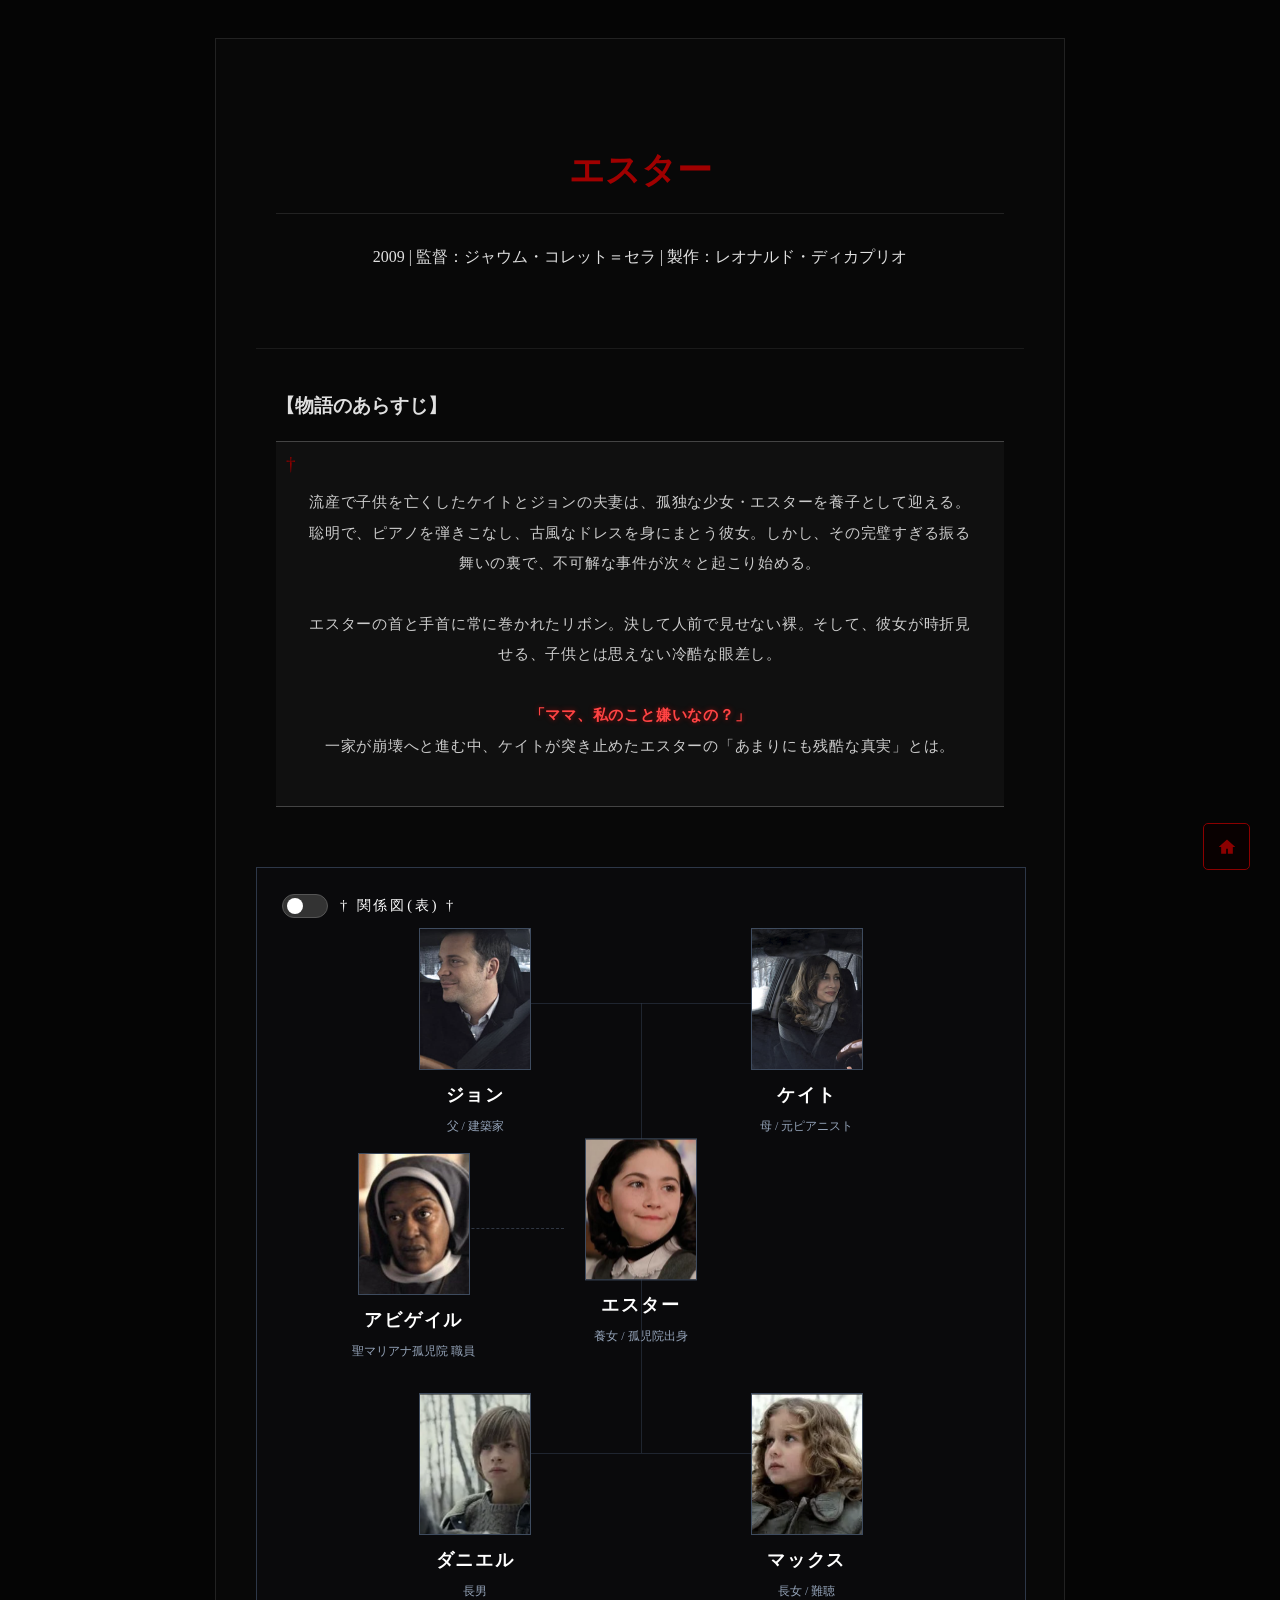
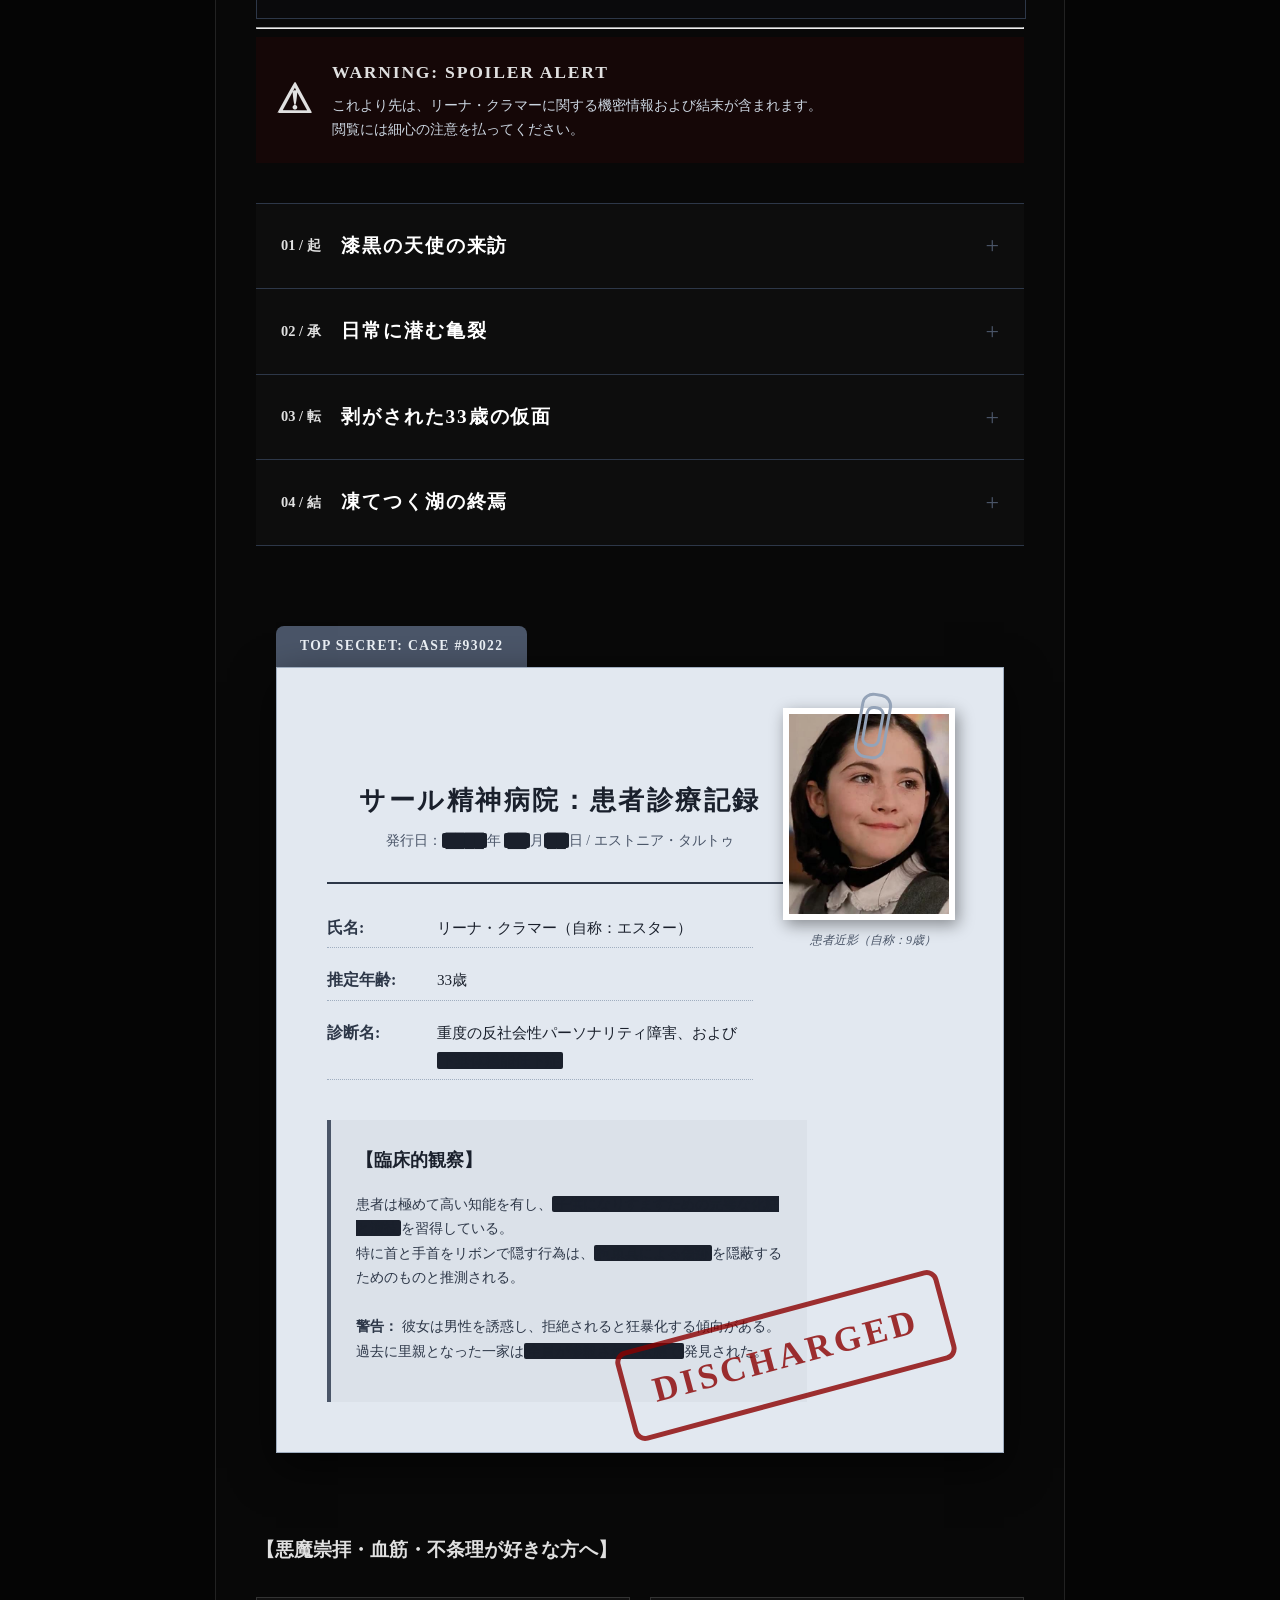
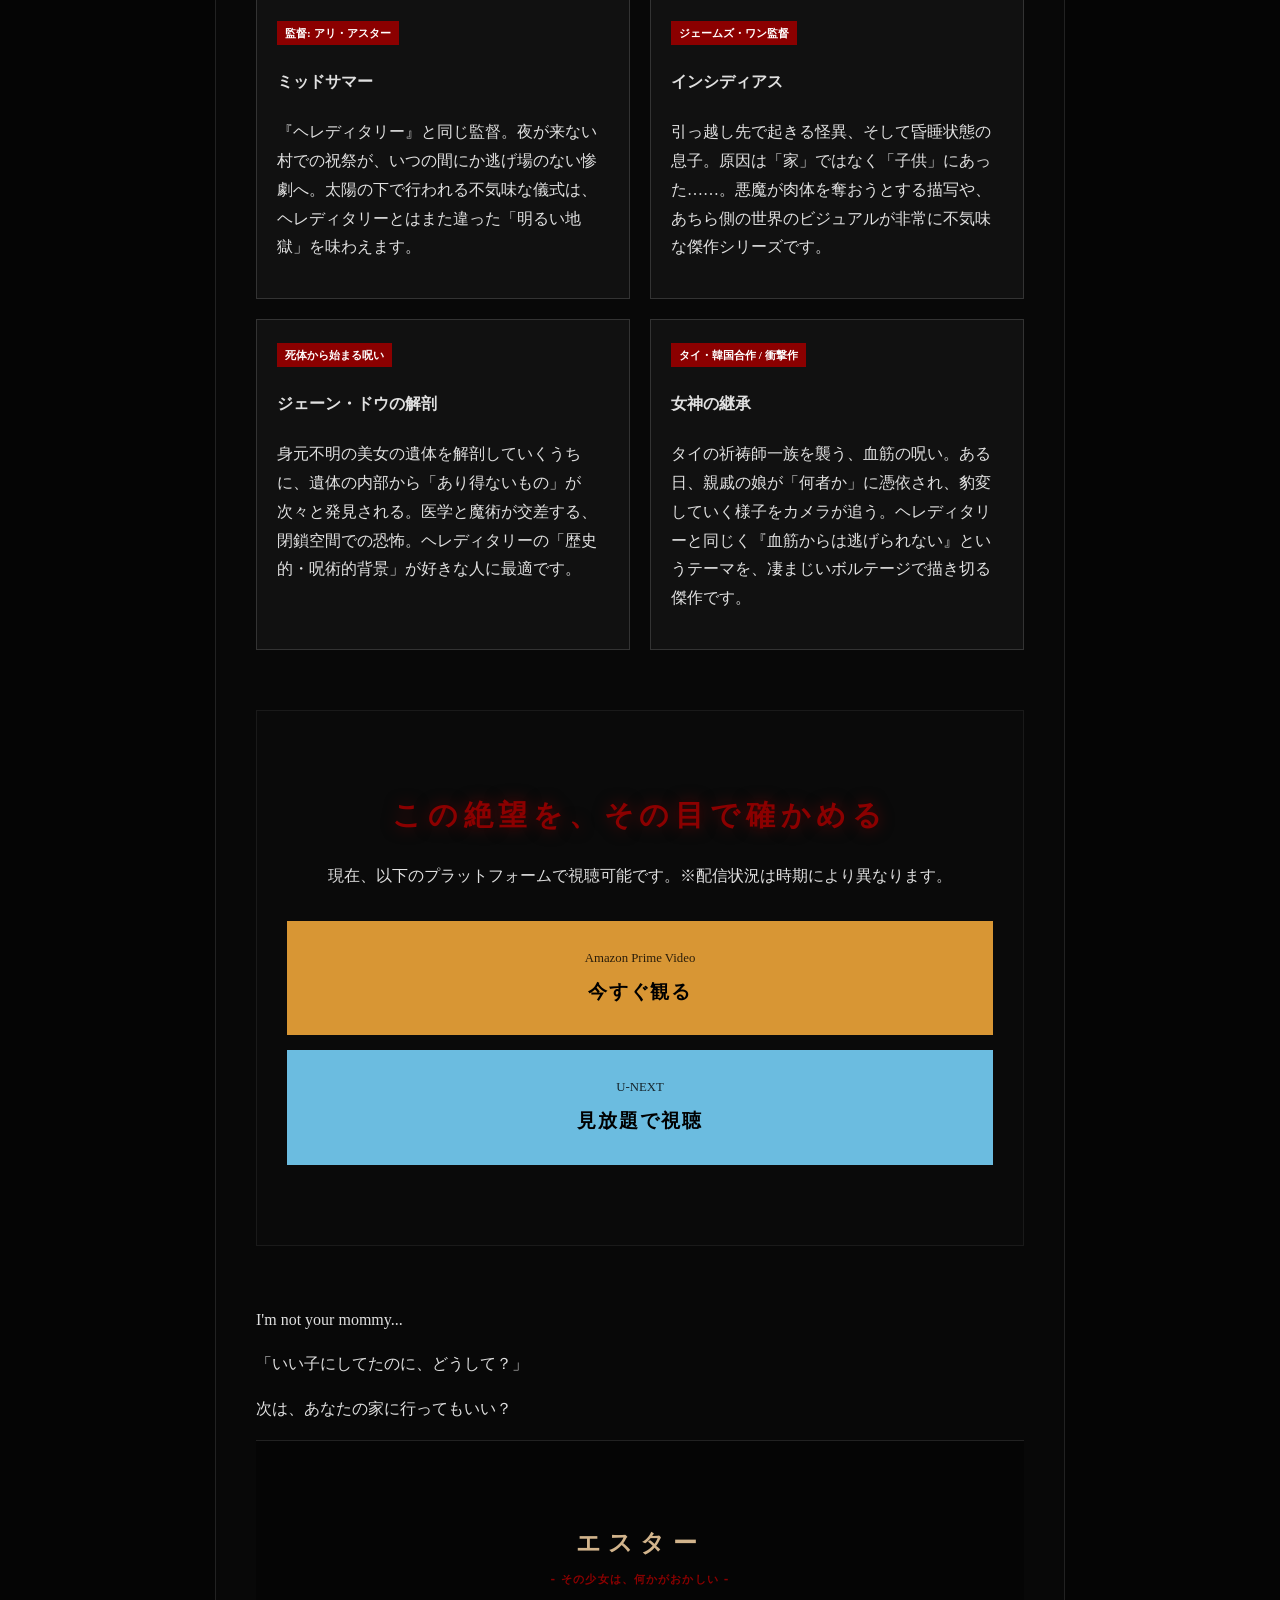
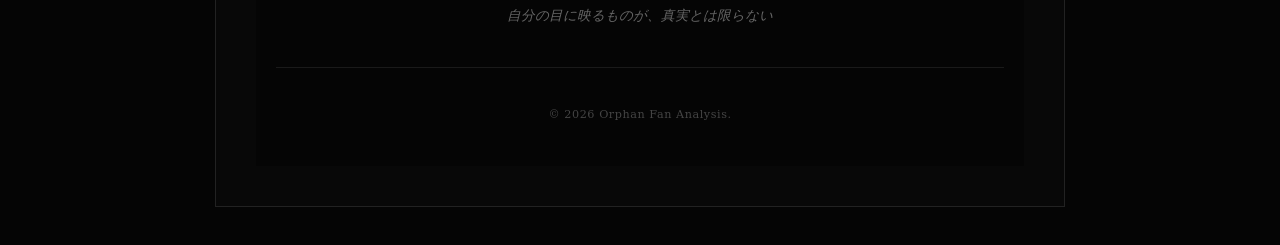
==== Esther/esther.html @ 447bbbea "Add files via upload" ====
<!DOCTYPE html>
<html lang="ja">

<head>
    <meta charset="UTF-8">
    <meta name="viewport" content="width=device-width, initial-scale=1.0">
    <title>エスター | MOVIE ARCHIVE</title>
    <link rel="stylesheet" href="../style.css">
    <link rel="stylesheet" href="../Esther/esther.css">
</head>

<body class="movie-page-body">
    <article class="main-content">


        <header class="movie-header">
            <h1 class="blood-title">エスター</h1>
            <p class="movie-meta">2009 | 監督：ジャウム・コレット＝セラ | 製作：レオナルド・ディカプリオ</p>
        </header>



        <section class="intro-section">
            <h3 class="section-title">【物語のあらすじ】</h3>
            <div class="intro-box">
                <p class="intro-text">
                    流産で子供を亡くしたケイトとジョンの夫妻は、孤独な少女・エスターを養子として迎える。<br>
                    聡明で、ピアノを弾きこなし、古風なドレスを身にまとう彼女。しかし、その完璧すぎる振る舞いの裏で、不可解な事件が次々と起こり始める。<br><br>
                    エスターの首と手首に常に巻かれたリボン。決して人前で見せない裸。そして、彼女が時折見せる、子供とは思えない冷酷な眼差し。<br><br>
                    <strong>「ママ、私のこと嫌いなの？」</strong><br>
                    一家が崩壊へと進む中、ケイトが突き止めたエスターの「あまりにも残酷な真実」とは。
                </p>
            </div>
        </section>




        <div class="esther-tree-wrapper">
            <div class="mode-switcher">
                <label class="switch">
                    <input type="checkbox" id="toggle-mode" onclick="toggleEstherMode()" aria-label="真実を暴くスイッチ"
                        title="モード切り替え">
                    <span class="slider"></span>
                </label>
                <span id="mode-label">† 関係図(表) †</span>
            </div>

            <div class="canvas mode-normal" id="tree-canvas">

                <div class="node esther">
                    <div class="photo-box" id="p-esther"></div>
                    <div class="label-area">
                        <span class="name">エスター</span>
                        <p class="desc">養女 / 孤児院出身</p>
                        <p class="cause-reveal">【正体】33歳の連続殺人犯 リーナ</p>
                    </div>
                </div>

                <div class="node abigail">
                    <div class="photo-box dead-style" id="p-abigail">
                        <div class="x-mark">×</div>
                    </div>
                    <div class="label-area">
                        <span class="name">アビゲイル</span>
                        <p class="desc">聖マリアナ孤児院 職員</p>
                        <p class="cause-reveal">原因：ハンマーで撲殺</p>
                    </div>
                </div>

                <div class="node john">
                    <div class="photo-box dead-style" id="p-john">
                        <div class="x-mark">×</div>
                    </div>
                    <div class="label-area">
                        <span class="name">ジョン</span>
                        <p class="desc">父 / 建築家</p>
                        <p class="cause-reveal">原因：十数箇所を刺殺</p>
                    </div>
                </div>

                <div class="node kate">
                    <div class="photo-box" id="p-kate"></div>
                    <div class="label-area">
                        <span class="name">ケイト</span>
                        <p class="desc">母 / 元ピアニスト</p>
                        <p class="cause-reveal">状態：生存（エスターを撃退）</p>
                    </div>
                </div>

                <div class="node daniel">
                    <div class="photo-box critical-style" id="p-daniel">
                        <div class="critical-overlay"></div>
                    </div>
                    <div class="label-area">
                        <span class="name">ダニエル</span>
                        <p class="desc">長男</p>
                        <p class="cause-reveal">原因：放火・枕による窒息未遂</p>
                    </div>
                </div>

                <div class="node max">
                    <div class="photo-box" id="p-max"></div>
                    <div class="label-area">
                        <span class="name">マックス</span>
                        <p class="desc">長女 / 難聴</p>
                        <p class="cause-reveal">状態：共犯強要による精神的重傷</p>
                    </div>
                </div>

                <div class="lines-layer">
                    <div class="line line-couple"></div>
                    <div class="line line-vertical"></div>
                    <div class="line line-horizontal"></div>
                    <div class="line line-abigail"></div>
                </div>
            </div>
        </div>

        <hr class="divider">





        <section class="story-arc-section">
            <div class="spoiler-alert">
                <div class="alert-icon">⚠</div>
                <div class="alert-text">
                    <strong>WARNING: SPOILER ALERT</strong>
                    <p>これより先は、リーナ・クラマーに関する機密情報および結末が含まれます。<br>閲覧には細心の注意を払ってください。</p>
                </div>
            </div>

            <div class="accordion-container">

                <details class="arc-detail">
                    <summary>
                        <span class="arc-label">01 / 起</span>
                        <span class="arc-subtitle">漆黒の天使の来訪</span>
                        <div class="plus-icon">+</div>
                    </summary>
                    <div class="arc-content">
                        <p>
                            流産で3人目の子供を失い、深い悲しみに暮れるケイトとジョン。二人はその喪失感を埋めるため、地元の孤児院から一人の少女を養子に迎えることにする。<br><br>
                            そこで出会ったのは、他の子供たちとは一線を画す、古風なドレスを着た聡明で礼儀正しい少女<strong>エスター</strong>だった。彼女はロシア出身で、驚くほど高い知性と教養、そして卓越したピアノの才能を持っていた。コールマン家は彼女を「新しい家族」として歓迎し、明るい未来を確信する。
                        </p>
                        <div class="uv-truth">
                            【真実】エスターは最初から、自身の「脆弱性」を隠し、愛情に飢えたジョンを誘惑し、家庭を支配するための完璧なターゲットとしてコールマン家を選別していた。
                        </div>
                    </div>
                </details>

                <details class="arc-detail">
                    <summary>
                        <span class="arc-label">02 / 承</span>
                        <span class="arc-subtitle">日常に潜む亀裂</span>
                        <div class="plus-icon">+</div>
                    </summary>
                    <div class="arc-content">
                        <p>
                            生活を共にするにつれ、エスターの周囲で不可解な「事故」が頻発し始める。学校で彼女を揶揄した同級生が遊具から転落して重傷を負い、エスターを不審に思い忠告しに来たシスター・アビゲイルは、帰り道で何者かに襲撃され命を落とす。<br><br>
                            母ケイトはエスターの冷酷な本性を直感するが、夫ジョンはエスターの巧みな演技に騙され、逆にケイトが「精神的に不安定だ」と疑うようになる。一家の絆は、エスターの計算高い離間工作によって内側から崩壊していく。
                        </p>
                        <div class="uv-truth">
                            エスターはシスター・アビゲイルをハンマーで惨殺。兄ダニエルを恐怖で支配し、難聴の妹マックスを共犯に仕立て上げることで、周囲の口を封じていった。
                        </div>
                    </div>
                </details>

                <details class="arc-detail">
                    <summary>
                        <span class="arc-label">03 / 転</span>
                        <span class="arc-subtitle">剥がされた33歳の仮面</span>
                        <div class="plus-icon">+</div>
                    </summary>
                    <div class="arc-content">
                        <p>
                            エスターの異常性を確信したケイトは、彼女が以前いたとされるエストニアの「サール精神病院」へ連絡を取る。そこで突きつけられたのは、想像を絶する衝撃の事実だった。<br><br>
                            彼女の正体は「エスター」という名の9歳の少女ではなく、<strong>リーナ・クラマーという33歳の女性</strong>。彼女は「下垂体機能低下症」という稀な病気により、身体の成長が子供のまま止まっていたのだ。彼女は過去にも同様の手口で複数の家庭に入り込み、男を誘惑し、拒絶されるとその家族を皆殺しにしてきた連続殺人犯だった。
                        </p>
                        <div class="uv-truth">
                            【変貌】ケイトが真実を知った頃、家ではリーナが化粧を落とし、首と手首を拘束していた「リボン」を解き放つ。子供のフリをやめた殺人鬼の牙が剥かれる。
                        </div>
                    </div>
                </details>

                <details class="arc-detail">
                    <summary>
                        <span class="arc-label">04 / 結</span>
                        <span class="arc-subtitle">凍てつく湖の終焉</span>
                        <div class="plus-icon">+</div>
                    </summary>
                    <div class="arc-content">
                        <p>
                            正体を知られたリーナは暴走。夫ジョンを惨殺し、子供たちの命をも狙う。駆けつけたケイトは、血に染まった家の中でリーナとの死闘を繰り広げる。戦いの舞台は、家の裏にある凍てついた湖の上へと移る。<br><br>
                            割れた氷から冷たい水の中へ落ちる二人。リーナは最後まで子供の声を装い「ママ、助けて！」と懇願するが、ケイトはその偽りの顔を蹴り飛ばし、冷徹に言い放つ。「私はあなたのママじゃない」。リーナは暗く深い湖の底へと沈んでいった。
                        </p>
                        <div class="uv-truth">
                            【終焉】氷の下へ沈むリーナ・クラマー。残された家族は深い傷を負いながらも、最悪の悪夢から解放された。
                        </div>
                    </div>
                </details>

            </div>
        </section>













        <section class="medical-record-section">
            <div class="folder-tab">TOP SECRET: CASE #93022</div>
            <div class="record-paper">

                <div class="photo-clip-area">
                    <div class="paper-clip"></div>
                    <div class="photo-frame" id="esther-photo">
                        <div class="photo-overlay"></div>
                    </div>
                    <p class="photo-caption">患者近影（自称：9歳）</p>
                </div>

                <header class="record-header">
                    <h3>サール精神病院：患者診療記録</h3>
                    <p>発行日：<span class="redaction">████</span>年 <span class="redaction">██</span>月<span
                            class="redaction">██</span>日 / エストニア・タルトゥ</p>
                </header>

                <div class="record-body">
                    <div class="record-row">
                        <span class="label">氏名:</span>
                        <span class="value">リーナ・クラマー（自称：エスター）</span>
                    </div>
                    <div class="record-row">
                        <span class="label">推定年齢:</span>
                        <span class="value">33歳</span>
                    </div>
                    <div class="record-row">
                        <span class="label">診断名:</span>
                        <span class="value">重度の反社会性パーソナリティ障害、および<span class="redaction">下垂体機能低下症</span></span>
                    </div>

                    <div class="observation-box">
                        <h4>【臨床的観察】</h4>
                        <p>
                            患者は極めて高い知能を有し、<span class="redaction">子供になりすますための完璧な化粧と演技</span>を習得している。<br>
                            特に首と手首をリボンで隠す行為は、<span class="redaction">拘束具による傷跡</span>を隠蔽するためのものと推測される。<br><br>
                            <strong>警告：</strong> 彼女は男性を誘惑し、拒絶されると狂暴化する傾向がある。過去に里親となった一家は<span
                                class="redaction">全員が惨殺された状態で</span>発見された。
                        </p>
                    </div>
                </div>

                <div class="stamp-blood">DISCHARGED</div>
            </div>
        </section>





        <section class="recommend-section">
            <h3 class="section-title">【悪魔崇拝・血筋・不条理が好きな方へ】</h3>
            <div class="recommend-grid">
        
                <div class="recommend-card">
                    <div class="card-badge">監督: アリ・アスター</div>
                    <h4>ミッドサマー</h4>
                    <p>『ヘレディタリー』と同じ監督。夜が来ない村での祝祭が、いつの間にか逃げ場のない惨劇へ。太陽の下で行われる不気味な儀式は、ヘレディタリーとはまた違った「明るい地獄」を味わえます。</p>
                </div>
        
                <div class="recommend-card">
                    <div class="card-badge">ジェームズ・ワン監督</div>
                    <h4>インシディアス</h4>
                    <p>引っ越し先で起きる怪異、そして昏睡状態の息子。原因は「家」ではなく「子供」にあった……。悪魔が肉体を奪おうとする描写や、あちら側の世界のビジュアルが非常に不気味な傑作シリーズです。
                    </p>
                </div>
        
                <div class="recommend-card">
                    <div class="card-badge">死体から始まる呪い</div>
                    <h4>ジェーン・ドウの解剖</h4>
                    <p>身元不明の美女の遺体を解剖していくうちに、遺体の内部から「あり得ないもの」が次々と発見される。医学と魔術が交差する、閉鎖空間での恐怖。ヘレディタリーの「歴史的・呪術的背景」が好きな人に最適です。
                    </p>
                </div>
        
                <div class="recommend-card">
                    <div class="card-badge">タイ・韓国合作 / 衝撃作</div>
                    <h4>女神の継承</h4>
                    <p>タイの祈祷師一族を襲う、血筋の呪い。ある日、親戚の娘が「何者か」に憑依され、豹変していく様子をカメラが追う。ヘレディタリーと同じく『血筋からは逃げられない』というテーマを、凄まじいボルテージで描き切る傑作です。
                    </p>
                </div>
        
            </div>
        </section>





        <section class="streaming-info">
            <div class="streaming-container">
                <h3 class="info-title">この絶望を、その目で確かめる</h3>
                <p class="info-text">現在、以下のプラットフォームで視聴可能です。※配信状況は時期により異なります。</p>

                <div class="stream-buttons">
                    <a href="https://www.primevideo.com/-/ja/detail/0N0G0FP1QC6EGQZJ20GF7HZWKA/ref=atv_dp_share_cu_r"
                        target="_blank" rel="noopener" class="stream-btn amzn">
                        <span class="btn-label">Amazon Prime Video</span>
                        <span class="btn-action">今すぐ観る</span>
                    </a>

                    <a href="https://video-share.unext.jp/video/title/SID0039705?utm_source=copy&utm_medium=social&utm_campaign=nonad-sns"
                        target="_blank" rel="noopener" class="stream-btn unext">
                        <span class="btn-label">U-NEXT</span>
                        <span class="btn-action">見放題で視聴</span>
                    </a>
                </div>
            </div>
        </section>




        <section class="final-warning">
            <div class="blood-splatter"></div>
            <div class="handwritten-message">
                <p class="scrawl">I'm not your mommy...</p>
                <p class="scrawl-jp">「いい子にしてたのに、どうして？」</p>
            </div>
            <div class="eye-contact-area">
                <div class="esther-stare"></div>
                <p class="closing-text">次は、あなたの家に行ってもいい？</p>
            </div>
        </section>




        <footer class="site-footer">
            <div class="footer-container">
                <div class="footer-brand">
                    <h2 class="footer-logo">エスター<span>- その少女は、何かがおかしい -</span></h2>
                    <p class="footer-message">
                        自分の目に映るものが、真実とは限らない
                    </p>
                </div>

                <nav class="footer-nav">
                </nav>

                <div class="footer-bottom">
                    <p class="copyright">&copy; 2026 Orphan Fan Analysis. </p>
                </div>
            </div>

            <a href="../index.html" class="back-to-top" title="ツリーハウスへ戻る">
                <svg viewBox="0 0 24 24">
                    <path fill="currentColor" d="M12 3L2 12h3v8h6v-6h2v6h6v-8h3L12 3z" />
                </svg>
            </a>
        </footer>



        </div>
        </section>
    </article>

    <script src="../Esther/esther.js"></script>
</body>

</html>
---- style.css ----
/* ============================================================
   1. 基本設定 (GLOBAL SETTINGS)
   ============================================================ */
body {
    background-color: #050505;
    color: #e0e0e0;
    font-family: "Hiragino Mincho ProN", "MS Mincho", serif;
    margin: 0;
    line-height: 1.8;
}

/* ヘッダー全体のレイアウト */
header {
    text-align: center;
    padding: 60px 20px;
    border-bottom: 1px solid #1a1a1a;
}

.top-header {
    text-align: center;
    padding: 80px 20px 50px;
    background-color: #000;
}

/* メインタイトルと赤いサブタイトル */
.main-title {
    color: #e0e0e0;
    font-family: 'serif';
    font-size: 2.5rem;
    letter-spacing: 0.1em;
    margin: 0;
}

.main-title span {
    display: block;
    font-size: 0.9rem;
    color: #8b0000;
    /* 血の赤 */
    margin-top: 15px;
    letter-spacing: 0.3em;
    font-weight: normal;
}

/* 導入文の装飾枠（左右の線） */
.intro-text-wrapper {
    max-width: 600px;
    margin: 40px auto 0;
    border-left: 1px solid #333;
    border-right: 1px solid #333;
    padding: 0 20px;
}

.intro-text-wrapper p {
    color: #999;
    font-size: 0.9rem;
    line-height: 2;
    text-align: justify;
}

.intro-text-wrapper strong {
    color: #d2b48c;
    /* 羊皮紙の色 */
}

/* じわじわ点滅するアニメーション設定 */
.intro-text-wrapper span {
    display: block;
    margin-top: 20px;
    font-size: 0.8rem;
    color: #666;
    animation: fadeInOut 3s infinite;
}

@keyframes fadeInOut {

    0%,
    100% {
        opacity: 0.3;
    }

    50% {
        opacity: 1;
    }
}







/* ロゴ・サブタイトル */
.site-logo {
    font-size: 3rem;
    letter-spacing: 0.6em;
    color: #8b4513;
    margin: 0;
}

.site-sub {
    font-size: 0.8rem;
    color: #555;
    letter-spacing: 0.2em;
}


/* ============================================================
   2. 映画カード配置 (LAYOUT)
   ============================================================ */
.container {
    padding: 60px 20px;
    width: 100%;
    box-sizing: border-box;
}

/* カードを横に並べる親要素の指定 */
.movie-archive-list {
    display: flex !important;
    flex-direction: row !important;
    flex-wrap: nowrap !important;
    justify-content: center;
    gap: 40px;
    width: 100%;
    margin: 0 auto;
    padding: 20px;
}


/* ============================================================
   3. カード個別のデザイン (CARD DESIGN)
   ============================================================ */
.movie-card {
    flex: 0 0 320px;
    width: 320px;
    min-height: 450px;
    background: #0a0a0a;
    border: 1px solid #222;
    position: relative;
    display: block;
    /* aタグとして全体をクリック可能に */
    text-decoration: none;
    color: inherit;
    /* transitionを整理：変化のタイミングをプロっぽく */
    transition: transform 0.4s cubic-bezier(0.25, 0.8, 0.25, 1),
        border-color 0.3s ease,
        box-shadow 0.3s ease;
    overflow: hidden;
    /* 画像の角丸をはみ出させない */
    border-radius: 8px;
}

.movie-card img {
    width: 100%;
    height: auto;
    object-fit: cover;
    object-position: center;
    border-radius: 8px 8px 0 0;
    background-color: #2a2a2a;
    display: block;
    /* 画像もホバー時に動くように準備 */
    transition: transform 0.5s ease, filter 0.5s ease;
}

/* --- カードにマウスを乗せた時の動き（共通） --- */
.movie-card:hover {
    transform: translateY(-12px);
    /* 少し大胆に浮かせる */
    border-color: #444;
    /* 共通のホバー色は少し明るく */
}

/* 画像ズーム演出 */
.movie-card:hover img {
    transform: scale(1.08);
    /* 画像がジワッと寄る */
    filter: brightness(1.2);
    /* 少し発光させる */
}

/* --- 【追加】映画ごとの光（グロー）演出 --- */
/* ヘレディタリー用 */
.movie-card.hereditary:hover {
    border-color: #8b4513;
    /* 劇中のオレンジがかった茶色 */
    box-shadow: 0 15px 35px rgba(139, 69, 19, 0.4);
}

/* 女神の継承用 */
.movie-card.medium:hover {
    border-color: #2e8b57;
    /* 湿った森の緑 */
    box-shadow: 0 15px 35px rgba(46, 139, 87, 0.4);
}


/* ============================================================
   3. カード個別のデザイン (CARD DESIGN)
   ============================================================ */
.movie-card {
    flex: 0 0 320px;
    width: 320px;
    min-height: 450px;
    background: #0a0a0a;
    border: 1px solid #222;
    position: relative;
    display: block;
    /* aタグとして全体をクリック可能に */
    text-decoration: none;
    color: inherit;
    transition: transform 0.4s cubic-bezier(0.25, 0.8, 0.25, 1),
        border-color 0.3s ease,
        box-shadow 0.3s ease;
    overflow: hidden;
    border-radius: 8px;
}

.movie-card img {
    width: 100%;
    height: auto;
    object-fit: cover;
    object-position: center;
    border-radius: 8px 8px 0 0;
    background-color: #2a2a2a;
    display: block;
    transition: transform 0.5s ease, filter 0.5s ease;
}

/* --- カードにマウスを乗せた時の動き（共通） --- */
.movie-card:hover {
    transform: translateY(-12px);
    border-color: #444;
}

.movie-card:hover img {
    transform: scale(1.08);
    filter: brightness(1.2);
}

/* --- 【追加】映画ごとの個別演出 --- */

/* ヘレディタリー */
.movie-card.hereditary:hover {
    border-color: #8b4513;
    box-shadow: 0 15px 35px rgba(139, 69, 19, 0.4);
}

.movie-card.hereditary .genre {
    display: block;
    font-size: 0.75rem;
    color: #8b4513;
    /* 基本の茶色 */
    letter-spacing: 0.25em;
    margin-top: 15px;
    margin-bottom: 5px;
}

/* 女神の継承 */
.movie-card.medium:hover {
    border-color: #2e8b57;
    box-shadow: 0 15px 35px rgba(46, 139, 87, 0.4);
}

.movie-card.medium .genre {
    color: #2e8b57 !important;
    /* 強制的に緑にする */
}

/* エスター */
.movie-card.orphan:hover {
    border-color: #1e3a5f;
    box-shadow: 0 15px 35px rgba(30, 58, 95, 0.5);
}

.movie-card.orphan .genre {
    color: #4682b4 !important;
    /* 強制的に青にする */
}

/* --- パーツのデザイン --- */

.card-inner {
    width: 100%;
    text-align: center;
    word-wrap: break-word;
    padding-bottom: 20px;
}

.card-title {
    font-size: 1.8rem;
    letter-spacing: 0.15em;
    margin: 20px 0 10px 0;
    line-height: 1.2;
    transition: color 0.3s ease;
}

.movie-card:hover .card-title {
    color: #fff;
}

.genre {
    display: block;
    font-size: 0.75rem;
    color: #8b4513;
    /* 基本の茶色 */
    letter-spacing: 0.25em;
    margin-top: 15px;
    margin-bottom: 5px;
}

.card-tagline {
    font-size: 0.9rem;
    color: #666;
    margin-bottom: 20px;
    padding: 0 15px;
}

.click-info {
    font-size: 0.7rem;
    border-top: 1px solid #222;
    padding-top: 15px;
    width: 70%;
    margin: 0 auto;
    color: #444;
    transition: all 0.3s ease;
}

.movie-card:hover .click-info {
    color: #aaa;
    border-top-color: #444;
}

/* ナビゲーションボタン */
.nav-btn:hover {
    background: rgba(139, 0, 0, 0.5);
    color: white;
    border-color: #8b0000;
}




/* --- 機密事項カード専用：ノイズとバグの演出 --- */

/* 1. カード全体の雰囲気を「遮断」された感じに */
.movie-card.classified {
    cursor: not-allowed;
    /* 禁止マークのカーソル */
    background: #050505;
}

/* 2. 画像の上に「砂嵐」をのせる */
.movie-card.classified .image-container {
    position: relative;
    overflow: hidden;
}

.glitch-overlay {
    position: absolute;
    top: 0;
    left: 0;
    width: 100%;
    height: 100%;
    background: url('https://upload.wikimedia.org/wikipedia/commons/7/76/1k_Phase_Noise.png');
    /* 砂嵐画像 */
    opacity: 0.15;
    z-index: 2;
    pointer-events: none;
    animation: noise-anim 0.2s infinite;
    /* 高速で動かす */
}

/* 3. 砂嵐のアニメーション */
@keyframes noise-anim {
    0% {
        transform: translate(0, 0);
    }

    10% {
        transform: translate(-5%, -5%);
    }

    30% {
        transform: translate(5%, 5%);
    }

    50% {
        transform: translate(-10%, 0);
    }

    70% {
        transform: translate(10%, 5%);
    }

    100% {
        transform: translate(0, 0);
    }
}

/* 4. ホバー時の「警告」演出 */
.movie-card.classified:hover {
    border-color: #ff0000;
    /* 赤い警告色 */
    box-shadow: 0 0 25px rgba(255, 0, 0, 0.4);
}

.movie-card.classified:hover .card-title {
    color: #ff0000;
    text-shadow: 2px 2px 0px #000, -1px -1px 5px #f00;
    /* 文字がバグったような影 */
}

.movie-card.classified:hover .glitch-overlay {
    opacity: 0.4;
    /* ホバーすると砂嵐が激しくなる */
}

/* 5. ジャンルタグも特別仕様に */
.movie-card.classified .genre {
    color: #ff0000 !important;
    font-weight: bold;
}



/* 全体のオーバーレイ（背景の黒い膜） */
.main {
    display: none;
    /* 初期状態は非表示 */
    position: fixed;
    /* 画面に固定 */
    z-index: 999;
    /* 最前面に表示 */
    top: 0;
    left: 0;
    width: 100%;
    height: 100%;
    background: rgba(0, 0, 0, 0.98);
    /* ほぼ真っ黒な背景 */
    overflow-y: auto;
    /* 中身が長い場合にスクロール可能にする */
}

.main-content {
    background: #080808;
    margin: 3% auto;
    padding: 40px;
    width: 95%;
    max-width: 850px;
    border: 1px solid #222;
    position: relative;
    box-sizing: border-box;
}

/* 閉じるボタン (右上) */
.close-btn {
    position: absolute;
    right: 30px;
    top: 20px;
    font-size: 1rem;
    color: #555;
    cursor: pointer;
    letter-spacing: 0.1em;
}

.close-btn:hover {
    color: #fff;
}

/* モーダル内の血筋をイメージした赤タイトル */
.blood-title {
    color: #a00000;
    font-size: 2.2rem;
    border-bottom: 1px solid #222;
    padding-bottom: 10px;
    margin-top: 0;
}

/* イントロダクション・セクションのレイアウト */
.intro-section {
    max-width: 800px;
    margin: 40px auto 60px;
    padding: 0 20px;
}

/* 導入文を囲む装飾ボックス */
.intro-box {
    background: rgba(20, 20, 20, 0.7);
    border-top: 1px solid #444;
    border-bottom: 1px solid #444;
    padding: 30px;
    position: relative;
}

/* ボックス左上の十字架「†」装飾 */
.intro-box::before {
    content: '†';
    position: absolute;
    top: 5px;
    left: 10px;
    color: #8b0000;
    font-size: 1.2rem;
}

/* 導入文のテキストスタイル */
.intro-text {
    color: #ccc;
    line-height: 2;
    text-align: center;
    font-size: 0.95rem;
    letter-spacing: 0.05em;
}

/* 強調テキスト（発光する赤） */
.intro-text strong {
    color: #ff4444;
    text-shadow: 0 0 5px rgba(255, 0, 0, 0.5);
}




/*==============スマホ用==============*/

/* ============================================================
   4. レスポンシブ対応 (MOBILE OPTIMIZATION)
   ============================================================ */

@media (max-width: 850px) {

    /* 1. 全体コンテナの余白調整 */
    .container {
        padding: 30px 10px;
    }

    /* 2. カードを「縦」に並べる */
    .movie-archive-list {
        flex-direction: column !important;
        /* 縦並び強制 */
        flex-wrap: wrap !important;
        /* 折り返し許可 */
        align-items: center;
        /* 中央寄せ */
        gap: 30px;
        /* カード同士の間隔 */
        padding: 10px;
    }

    /* 3. カードの幅をスマホ画面にフィットさせる */
    .movie-card {
        flex: 0 1 auto;
        width: 100%;
        max-width: 340px;

        /* 【修正】auto の代わりに 'initial' または '0' を検討しますが、
               コンテンツに応じて伸縮させるには 'min-height: 0' が最も安全です */
        min-height: 0;
        height: auto;
        /* これで中身の高さに自動で合わせます */

        margin: 0 auto;
    }

    /* 4. ヘッダー周りの調整 */
    .main-title {
        font-size: 1.8rem;
        /* タイトルを少し小さく */
    }

    .main-title span {
        display: block;
        /* サブタイトルを改行 */
        font-size: 0.7rem;
        margin-top: 5px;
    }

    .intro-text-wrapper p {
        font-size: 0.85rem;
        /* 文章を読みやすいサイズに */
        line-height: 1.6;
    }

    /* 5. スマホは「ホバー」がないので、最初から少し明るくしておく */
    .click-info {
        color: #888;
        border-top-color: #333;
    }

    .movie-card img {
        filter: brightness(1.1);
        /* 最初から少し見やすく */
    }
}
---- Esther/esther.css ----
/*=============================
         エスター
=============================*/

/* エスターカード：冷淡なブルーグレーと深みのある黒 */
#card-orphan {
    background: linear-gradient(135deg, #0d1117 0%, #1a1c23 100%);
    border: 1px solid #2d3748;
}

#card-orphan .genre {
    color: #a0aec0;
    /* 無機質なグレー */
}

#card-orphan .card-title span {
    color: #f8fafc;
    text-shadow: 0 0 8px rgba(255, 255, 255, 0.2);
}

/* モーダルヘッダー：クラシックで冷たい印象 */
.orphan-style {
    background: #0a0a0a;
    border-bottom: 2px solid #2d3748;
    padding: 30px;
    text-align: center;
}

.orphan-style .modal-blood-title {
    color: #ffffff;
    letter-spacing: 0.4em;
    font-weight: 300;
}

/*エスター家系図*/
/* 全体コンテナ：一画面サイズ */
/* --- エスター家系図コンテナ（一画面完結版） --- */
.esther-tree-wrapper {
    width: 100%;
    height: 750px;
    background: #0a0a0c;
    position: relative;
    border: 1px solid #2d3748;
    overflow: hidden;
    color: #fff;
    font-family: "MS P明朝", "MS PMincho", "Sawarabi Mincho", serif;
}

/* --- モード切替スイッチ --- */
.mode-switcher {
    position: absolute;
    top: 25px;
    left: 25px;
    z-index: 100;
    display: flex;
    align-items: center;
    gap: 12px;
}

.switch {
    position: relative;
    display: inline-block;
    width: 46px;
    height: 24px;
}

.switch input {
    opacity: 0;
    width: 0;
    height: 0;
}

.slider {
    position: absolute;
    cursor: pointer;
    top: 0;
    left: 0;
    right: 0;
    bottom: 0;
    background-color: #333;
    transition: .4s;
    border-radius: 24px;
    border: 1px solid #555;
}

.slider:before {
    position: absolute;
    content: "";
    height: 16px;
    width: 16px;
    left: 4px;
    bottom: 3px;
    background-color: white;
    transition: .4s;
    border-radius: 50%;
}

input:checked+.slider {
    background-color: #8b0000;
    border-color: #ff0000;
}

input:checked+.slider:before {
    transform: translateX(22px);
}

#mode-label {
    font-size: 0.9rem;
    letter-spacing: 0.2em;
    transition: color 0.3s;
}

/* --- 人物ノードの基本設定 --- */
.node {
    position: absolute;
    width: 160px;
    text-align: center;
    transition: all 0.6s cubic-bezier(0.23, 1, 0.32, 1);
    z-index: 10;
}

.photo-box {
    width: 110px;
    height: 140px;
    background: #1a1a1a;
    border: 1px solid #3e4b5e;
    margin: 0 auto;
    position: relative;
    background-size: cover;
    background-position: center;
    transition: all 0.5s ease;
}

.label-area {
    margin-top: 10px;
}

.name {
    display: block;
    font-size: 1.1rem;
    font-weight: bold;
    letter-spacing: 0.1em;
    margin-bottom: 4px;
}

.desc {
    font-size: 0.75rem;
    color: #94a3b8;
    margin: 0;
}

.cause-reveal {
    display: none;
    font-size: 0.8rem;
    color: #ff4d4d;
    font-weight: bold;
    margin-top: 5px;
    line-height: 1.4;
    text-shadow: 0 0 5px rgba(0, 0, 0, 0.8);
}

/* --- 状態別デザイン演出 --- */

/* 1. 死亡（赤×印） */
.x-mark {
    display: none;
    position: absolute;
    top: 50%;
    left: 50%;
    transform: translate(-50%, -50%);
    font-size: 7rem;
    color: rgba(220, 20, 60, 0.8);
    font-family: 'Arial', sans-serif;
    z-index: 15;
    pointer-events: none;
}

/* 2. 重症・瀕死（赤い亀裂とノイズ） */
.critical-overlay {
    display: none;
    position: absolute;
    top: 0;
    left: 0;
    width: 100%;
    height: 100%;
    background: linear-gradient(45deg, rgba(255, 0, 0, 0.3) 0%, transparent 100%);
    box-shadow: inset 0 0 20px #ff0000;
    z-index: 12;
}

.critical-style::after {
    content: "";
    display: none;
    position: absolute;
    top: 0;
    left: 0;
    width: 100%;
    height: 100%;
    background-image: repeating-linear-gradient(135deg, transparent, transparent 10px, rgba(255, 255, 255, 0.05) 11px);
    z-index: 13;
    pointer-events: none;
}

/* --- キャラクター個別配置（一画面最適化） --- */
.esther {
    top: 50%;
    left: 50%;
    transform: translate(-50%, -50%);
}

.john {
    top: 8%;
    left: 18%;
}

.kate {
    top: 8%;
    left: 82%;
    transform: translateX(-100%);
}

.daniel {
    top: 70%;
    left: 18%;
}

.max {
    top: 70%;
    left: 82%;
    transform: translateX(-100%);
}

.abigail {
    top: 38%;
    left: 10%;
}

/* --- キャラクター写真の割り当て --- */

/* ジョン（父） */
.john .photo-box {
    background-image: url('../Esther/images/john.jpg');
}

/* ケイト（母） */
.kate .photo-box {
    background-image: url('../Esther/images/kate.jpg');
}

/* シスター・アビゲイル */
.abigail .photo-box {
    background-image: url('../Esther/images/abigail.jpg');
}

/* ダニエル（長男） */
.daniel .photo-box {
    background-image: url('../Esther/images/daniel.jpg');
}

/* マックス（末娘） */
.max .photo-box {
    background-image: url('../Esther/images/max.jpg');
}

/* --- 通常（表）のエスター --- */
.esther .photo-box {
    background-image: url('../Esther/images/ester_smile.jpg');
    /* 可愛い方の写真 */
}

/* --- 裏モード（スイッチON）のエスター --- */
.mode-reveal .esther .photo-box {
    background-image: url('../Esther/images/ester_angry.jpg');
    /* 恐ろしい方の写真 */
    /* 追加演出：少しノイズがかかったような、あるいは鮮明すぎるような加工 */
    filter: contrast(1.2) brightness(1.1);
}

/* 外部協力者/犠牲者 */

/* --- 裏モード (mode-reveal) 発動時の挙動 --- */
.mode-reveal .photo-box {
    filter: grayscale(1) brightness(0.7) contrast(1.2);
    border-color: #ff0000;
}

.mode-reveal .dead-style .x-mark {
    display: block;
    animation: bloodFade 0.4s ease-in forwards;
}

.mode-reveal .critical-style .critical-overlay,
.mode-reveal .critical-style::after {
    display: block;
}

.mode-reveal .desc {
    display: none;
}

.mode-reveal .cause-reveal {
    display: block;
}

/* エスターだけは「×」がつかず、捕食者のように際立つ */
.mode-reveal .esther {
    transform: translate(-50%, -50%) scale(1.15);
    z-index: 30;
}

.mode-reveal .esther .photo-box {
    filter: none;
    border-color: #fff;
    box-shadow: 0 0 25px rgba(255, 0, 0, 0.5);
}

.mode-reveal .esther .x-mark {
    display: none;
}

/* --- 関係線（相関図ライン） --- */
.lines-layer {
    position: absolute;
    top: 0;
    left: 0;
    width: 100%;
    height: 100%;
    pointer-events: none;
}

.line {
    position: absolute;
    background: #2d3748;
    transition: all 0.5s;
    opacity: 0.6;
}

.line-couple {
    top: 18%;
    left: 25%;
    width: 50%;
    height: 1px;
}

.line-vertical {
    top: 18%;
    left: 50%;
    width: 1px;
    height: 60%;
}

.line-horizontal {
    top: 78%;
    left: 25%;
    width: 50%;
    height: 1px;
}

.line-abigail {
    top: 48%;
    left: 15%;
    width: 25%;
    height: 1px;
    border-top: 1px dashed #4a5568;
    background: none;
}

/* 裏モード時は線が「血の繋がり」のように赤く光る */
.mode-reveal .line {
    background: #ff0000;
    opacity: 0.3;
}

.mode-reveal .line-abigail {
    border-top-color: #ff0000;
}

/* アニメーション：×印が浮かび上がる */
@keyframes bloodFade {
    0% {
        opacity: 0;
        transform: translate(-50%, -50%) scale(1.5);
    }

    100% {
        opacity: 1;
        transform: translate(-50%, -50%) scale(1);
    }
}





/*起承転結*/
/* ネタバレ警告 */
.spoiler-alert {
    background: rgba(139, 0, 0, 0.1);
    border: 1px solid var(--accent-red);
    padding: 20px;
    display: flex;
    align-items: center;
    gap: 20px;
    margin-bottom: 40px;
}

.alert-icon {
    font-size: 2.5rem;
    color: var(--blood-red);
    font-weight: bold;
}

.alert-text strong {
    color: var(--blood-red);
    font-size: 1.1rem;
    letter-spacing: 0.1em;
}

.alert-text p {
    margin: 5px 0 0 0;
    font-size: 0.85rem;
    color: #cbd5e0;
}

/* アコーディオン設定 */
.accordion-container {
    border-top: 1px solid #2d3748;
}

.arc-detail {
    border-bottom: 1px solid #2d3748;
    background: rgba(255, 255, 255, 0.02);
    transition: background 0.3s;
}

.arc-detail[open] {
    background: rgba(255, 255, 255, 0.05);
}

/* クリック部分 */
summary {
    list-style: none;
    padding: 25px;
    cursor: pointer;
    display: flex;
    align-items: center;
    position: relative;
    outline: none;
}

summary::-webkit-details-marker {
    display: none;
}

.arc-label {
    color: var(--blood-red);
    font-weight: bold;
    font-size: 0.9rem;
    width: 60px;
}

.arc-subtitle {
    color: #fff;
    font-size: 1.2rem;
    font-weight: bold;
    letter-spacing: 0.1em;
}

.plus-icon {
    position: absolute;
    right: 25px;
    font-size: 1.5rem;
    color: #4a5568;
    transition: transform 0.3s;
}

.arc-detail[open] .plus-icon {
    transform: rotate(45deg);
    color: var(--blood-red);
}

/* 開いたときの中身 */
.arc-content {
    padding: 0 25px 30px 85px;
    font-size: 0.95rem;
    line-height: 1.8;
    color: #cbd5e0;
    animation: slideDown 0.4s ease-out;
}

/* 中身にある真実（UV演出） */
.uv-truth {
    margin-top: 20px;
    padding: 15px;
    background: rgba(188, 19, 254, 0.05);
    border-left: 3px solid #bc13fe;
    color: #bc13fe;
    font-weight: bold;
    text-shadow: 0 0 10px rgba(188, 19, 254, 0.3);
}

@keyframes slideDown {
    from {
        opacity: 0;
        transform: translateY(-10px);
    }

    to {
        opacity: 1;
        transform: translateY(0);
    }
}


/*エスター診療資料*/
/* 記録セクション全体 */
/* --- 診療記録セクション全体 --- */
.medical-record-section {
    max-width: 850px;
    /* 写真スペース確保のため少し広く */
    margin: 60px auto;
    padding: 20px;
    font-family: "MS P明朝", "MS PMincho", serif;
}

/* フォルダのタブ */
.folder-tab {
    background: #4a5568;
    color: #edf2f7;
    width: fit-content;
    padding: 8px 24px;
    font-size: 0.85rem;
    font-weight: bold;
    border-radius: 8px 8px 0 0;
    letter-spacing: 0.1em;
}

/* 書類本体（古い紙の質感） */
.record-paper {
    background: #e2e8f0;
    color: #1a202c;
    padding: 50px;
    /* 余白を広く */
    box-shadow: 0 15px 40px rgba(0, 0, 0, 0.6);
    position: relative;
    border: 1px solid #a0aec0;
    overflow: hidden;
    /* スタンプのはみ出し対策 */
}

/* --- 【追加】写真エリアの装飾 --- */
.photo-clip-area {
    position: absolute;
    top: 40px;
    right: 40px;
    width: 180px;
    text-align: center;
    z-index: 10;
}

/* ペーパークリップ（CSSで描画） */
.paper-clip {
    position: absolute;
    top: -15px;
    left: 50%;
    transform: translateX(-50%) rotate(10deg);
    width: 25px;
    height: 60px;
    border: 3px solid #94a3b8;
    /* メタルグレー */
    border-radius: 12px;
    background: none;
    z-index: 15;
    pointer-events: none;
}

/* クリップの内側の線 */
.paper-clip::after {
    content: "";
    position: absolute;
    top: 10px;
    left: 3px;
    width: 13px;
    height: 35px;
    border: 3px solid #94a3b8;
    border-radius: 8px;
}

/* 写真フレーム */
.photo-frame {
    width: 160px;
    height: 200px;
    background: #111;
    /* 画像がない時の色 */
    border: 6px solid #fff;
    /* 白いフチ */
    box-shadow: 3px 5px 15px rgba(0, 0, 0, 0.4);
    /* 書類から浮いている影 */
    background-size: cover;
    background-position: center;
    position: relative;
    transition: transform 0.3s ease;
    cursor: crosshair;
}

/* マウスホバーで写真が少し傾く */
.photo-frame:hover {
    transform: rotate(-3deg);
}

/* 写真のオーバーレイ（マウスホバーで本性が浮かぶギミック） */
.photo-overlay {
    position: absolute;
    top: 0;
    left: 0;
    width: 100%;
    height: 100%;
    background: rgba(255, 0, 0, 0);
    /* 通常は透明 */
    transition: background 0.4s ease;
    display: flex;
    align-items: center;
    justify-content: center;
}

/* ホバー時に赤黒くなり、ノイズが走る */
.photo-frame:hover .photo-overlay {
    background: rgba(139, 0, 0, 0.6);
    /* 血のような赤 */
    box-shadow: inset 0 0 30px #000;
}

/* 写真のキャプション */
.photo-caption {
    margin-top: 10px;
    font-size: 0.75rem;
    color: #4a5568;
    font-style: italic;
}

/* --- 画像の割り当て（CSSの最後に記述） --- */
#esther-photo {
    background-image: url('../Esther/images/ester_smile.jpg');
    /* ここにURLを */
}

/* ホバー時の「本性」画像（もしあれば） */
.photo-frame:hover {
    background-image: url('../Esther/images/ester_angry.jpg');
}


/* --- 既存の公文書デザイン（再掲） --- */
.record-header {
    border-bottom: 2px solid #2d3748;
    margin-bottom: 30px;
    padding-bottom: 15px;
    width: calc(100% - 200px);
    /* 写真スペースを避ける */
}

.record-header h3 {
    margin: 0;
    font-size: 1.6rem;
    font-weight: bold;
    letter-spacing: 0.1em;
}

.record-header p {
    font-size: 0.85rem;
    color: #4a5568;
    margin-top: 5px;
}

.record-body {
    width: calc(100% - 200px);
    /* 写真スペースを避ける */
}

.record-row {
    margin-bottom: 18px;
    display: flex;
    align-items: baseline;
    border-bottom: 1px dotted #a0aec0;
    padding-bottom: 5px;
}

.record-row .label {
    width: 110px;
    font-weight: bold;
    color: #2d3748;
}

.record-row .value {
    flex: 1;
    font-size: 0.95rem;
}

/* 黒塗りエフェクト */
.redaction {
    background-color: #1a202c;
    /* 書類より少し濃いグレー */
    color: #1a202c;
    cursor: help;
    transition: all 0.3s;
    border-radius: 2px;
    padding: 0 3px;
}

.redaction:hover {
    color: #ff0000;
    /* マウスを乗せると真実が浮かび上がる */
    background-color: rgba(255, 0, 0, 0.1);
}

/* 観察記録ボックス */
.observation-box {
    margin-top: 40px;
    background: rgba(0, 0, 0, 0.03);
    padding: 25px;
    border-left: 4px solid #4a5568;
    width: 100%;
    /* ここは全幅に */
}

.observation-box h4 {
    margin: 0 0 15px 0;
    font-size: 1.1rem;
    font-weight: bold;
}

.observation-box p {
    font-size: 0.9rem;
    line-height: 1.7;
    color: #2d3748;
}

/* 「死亡」の血判スタンプ */
.stamp-blood {
    position: absolute;
    bottom: 50px;
    right: 50px;
    border: 5px solid #8b0000;
    color: #8b0000;
    padding: 10px 25px;
    font-size: 2.2rem;
    font-weight: bold;
    transform: rotate(-15deg);
    opacity: 0.8;
    border-radius: 12px;
    pointer-events: none;
    letter-spacing: 0.1em;
    z-index: 20;
}








/* 配信・購入情報（事務的な切り取り線演出） */
/* ============================================================
   10. 配信情報（サイズ復元・雰囲気強化版）
   ============================================================ */
.streaming-info {
    margin: 60px auto;
    max-width: 800px;
    /* 少し広げてゆとりを */
    padding: 50px 30px;
    background: #0a0a0a;
    border: 1px solid #1a1a1a;
    position: relative;
    text-align: center;
}

/* 「この絶望を〜」のタイトルを1枚目のように力強く */
.info-title {
    color: #8b0000;
    font-size: 1.8rem;
    /* サイズアップ */
    margin-bottom: 20px;
    letter-spacing: 0.2em;
    text-shadow: 0 0 15px rgba(139, 0, 0, 0.6);
}

.stream-buttons {
    display: flex;
    flex-direction: column;
    /* 1枚目のように縦に積む */
    gap: 15px;
    margin: 30px 0;
}

/* ボタンのサイズを1枚目ベースに復元 */
.stream-btn {
    display: flex;
    flex-direction: column;
    align-items: center;
    justify-content: center;
    padding: 25px;
    /* 1枚目のようなボリューム感 */
    text-decoration: none;
    transition: all 0.4s ease;
    border: 1px solid transparent;
}

/* Amazon：彩度を少し抑えつつ、巨大な面積を維持 */
.stream-btn.amzn {
    background: #d89634;
    /* 1枚目に近いオレンジを少し煤けさせた色 */
    color: #000;
}

/* U-NEXT：1枚目の水色を夜の闇に馴染ませた色 */
.stream-btn.unext {
    background: #6bbce0;
    color: #000;
}

/* Hulu：ブランドの黄緑色を、毒々しくも深みのある苔色に */
.stream-btn.hulu {
    background: #41811e;
    /* 少し暗めのライムグリーン */
    color: #fff;
}

/* Apple TV：Appleのミニマリズムを、冷たい鉄のようなグレーに */
.stream-btn.apple {
    background: #444444;
    /* 鈍い光沢を感じさせるダークグレー */
    color: #fff;
}

/* Google TV：Googleの赤を、古びた血のようなダークレッドに */
.stream-btn.google {
    background: #8b0000;
    /* 深い赤（ダークレッド） */
    color: #fff;
}

/* ホバー：サイズ感はそのままで、不気味に発光 */
.stream-btn:hover {
    transform: scale(1.02);
    /* 巨大なまま少しだけ迫ってくる */
    filter: brightness(1.2) contrast(1.1);
    box-shadow: 0 0 30px rgba(139, 0, 0, 0.4);
    border-color: #8b0000;
}

/* ボタン内の文字デザイン */
.btn-label {
    font-size: 0.8rem;
    margin-bottom: 5px;
    opacity: 0.8;
}

.btn-action {
    font-size: 1.2rem;
    font-weight: bold;
    letter-spacing: 0.1em;
}


/* ============================================================
   11. おすすめ映画 (RECOMMENDATIONS)
   ============================================================ */

.recommend-grid {
    display: grid;
    grid-template-columns: repeat(auto-fit, minmax(280px, 1fr));
    gap: 20px;
    margin-top: 30px;
}

.recommend-card {
    background: #111;
    border: 1px solid #333;
    padding: 20px;
    transition: 0.3s;
}

.recommend-card:hover {
    border-color: #8b0000;
    transform: translateY(-5px);
}

/* 「必見」などのラベル */
.card-badge {
    display: inline-block;
    background: #8b0000;
    color: #fff;
    font-size: 0.7rem;
    padding: 2px 8px;
    font-weight: bold;
}

/* ============================================================
   12. フッター & 固定ナビゲーション (FOOTER & FLOATING UI)
   ============================================================ */

/* フッター全体：サイトの終焉を演出するエリア */
.site-footer {
    background: #050505;
    /* 漆黒 */
    color: #888;
    padding: 60px 20px 30px;
    border-top: 1px solid #222;
    font-family: 'serif';
    position: relative;
    overflow: hidden;
}

.footer-container {
    max-width: 1000px;
    margin: 0 auto;
    text-align: center;
}

/* フッターのロゴ：羊皮紙×深紅の配色 */
.footer-logo {
    color: #d2b48c;
    /* 羊皮紙の色 */
    font-size: 1.5rem;
    letter-spacing: 0.3em;
    margin-bottom: 10px;
}

.footer-logo span {
    display: block;
    font-size: 0.7rem;
    color: #8b0000;
    /* 深紅 */
    letter-spacing: 0.1em;
    margin-top: 5px;
}

/* 最後のメッセージ：斜体（italic）で不気味な余韻を出す */
.footer-message {
    font-size: 0.85rem;
    line-height: 1.8;
    margin-bottom: 40px;
    color: #666;
    font-style: italic;
}

/* フッター下部：著作権表示など */
.footer-bottom {
    border-top: 1px solid #1a1a1a;
    padding-top: 25px;
}

.copyright {
    font-size: 0.7rem;
    letter-spacing: 0.05em;
    color: #444;
}

/* --- 浮遊ボタン（トップへ戻る / HOME） --- */

/* 共通設定：画面右下に固定される赤いボタン */
.back-to-top,
.home-button {
    position: fixed;
    bottom: 30px;
    right: 30px;
    background: rgba(10, 0, 0, 0.8);
    /* 闇に溶ける黒赤 */
    border: 1px solid #8b0000;
    /* 深紅の縁取り */
    color: #8b0000;
    display: flex;
    align-items: center;
    justify-content: center;
    text-decoration: none;
    z-index: 999;
}

/* トップへ戻るボタン固有のサイズ */
.back-to-top {
    width: 45px;
    height: 45px;
    border-radius: 5px;
    /* 少し角を残すのがこだわり */
    transition: all 0.3s ease;
}

/* HOMEボタン固有のサイズとアニメーション */
.home-button {
    width: 50px;
    height: 50px;
    transition: all 0.4s cubic-bezier(0.4, 0, 0.2, 1);
}

/* ホバー時の発光演出：浮き上がりながら赤く光る */
.back-to-top:hover,
.home-button:hover {
    background: #8b0000;
    color: #fff;
    transform: translateY(-5px) scale(1.1);
    box-shadow: 0 0 20px rgba(139, 0, 0, 0.7);
    /* 赤い後光 */
}

/* アイコン（SVG）のサイズ調整 */
.back-to-top svg {
    width: 20px;
    height: 20px;
}
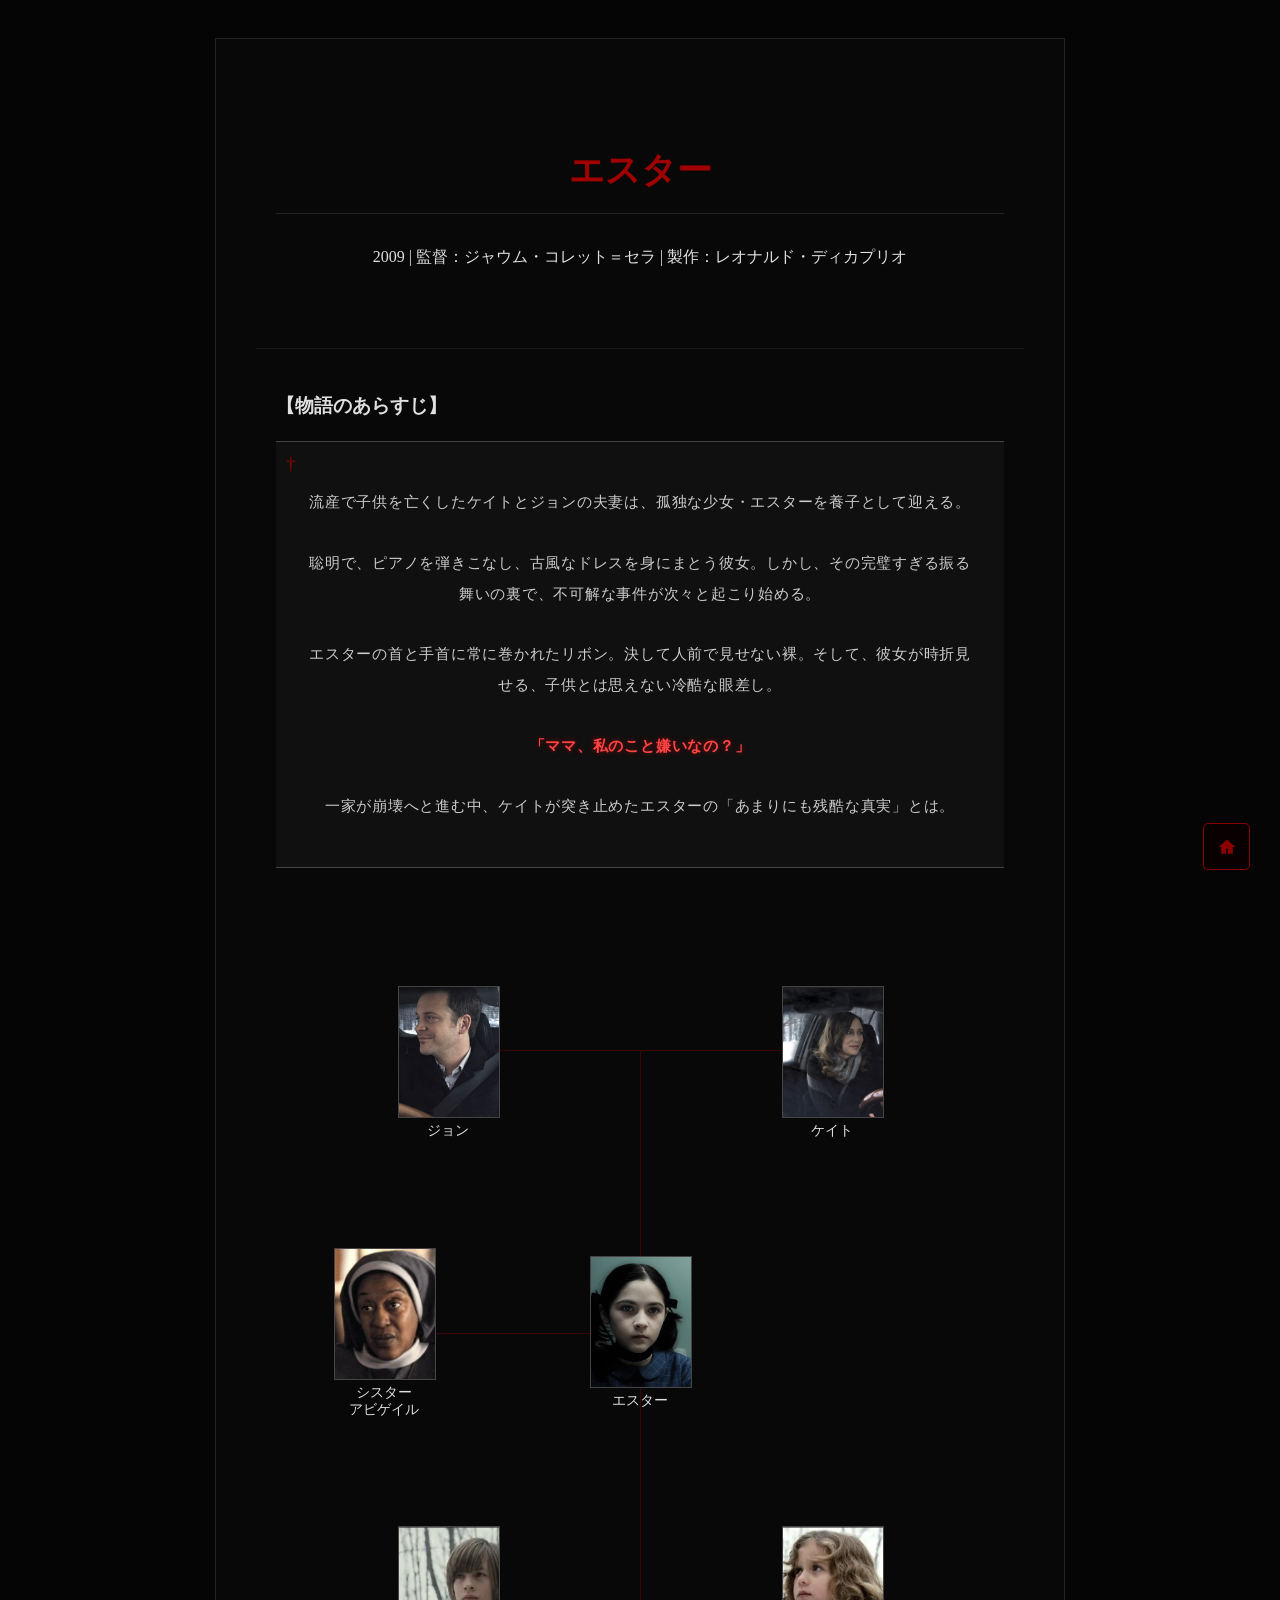
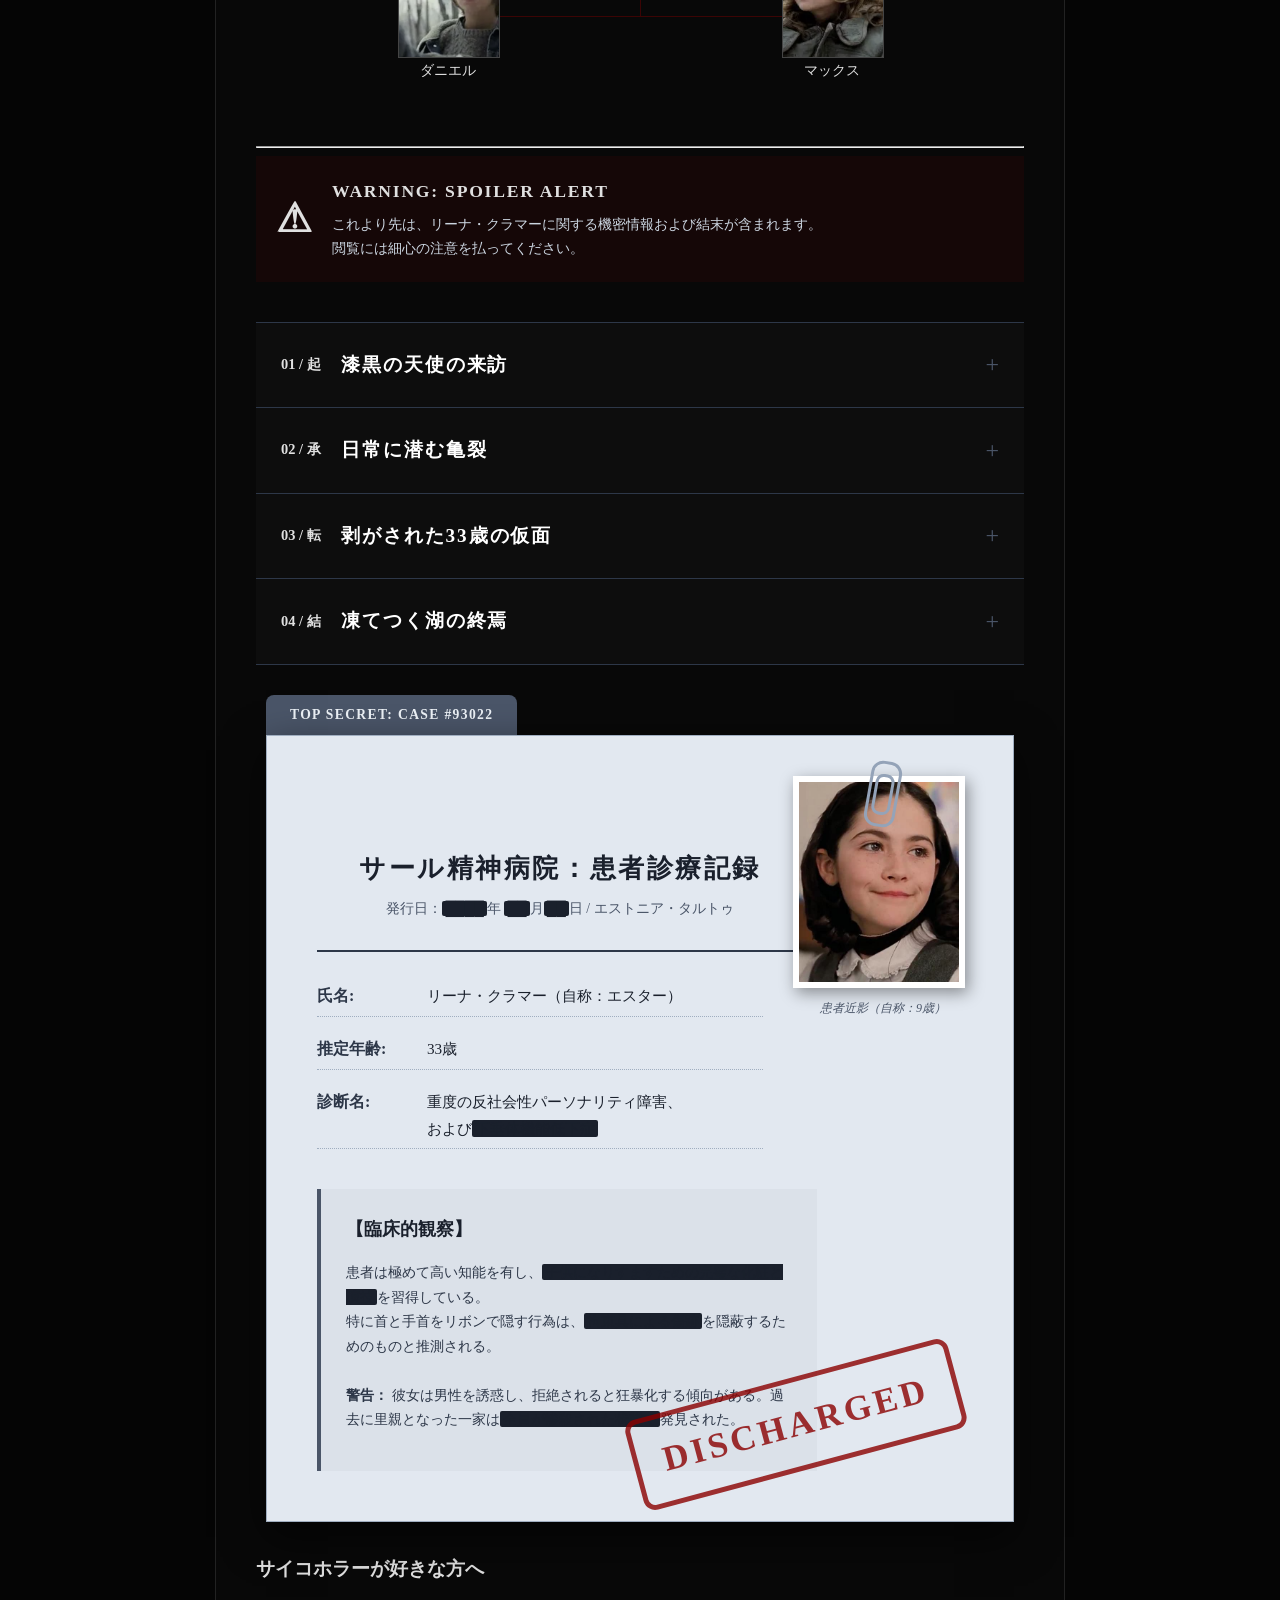
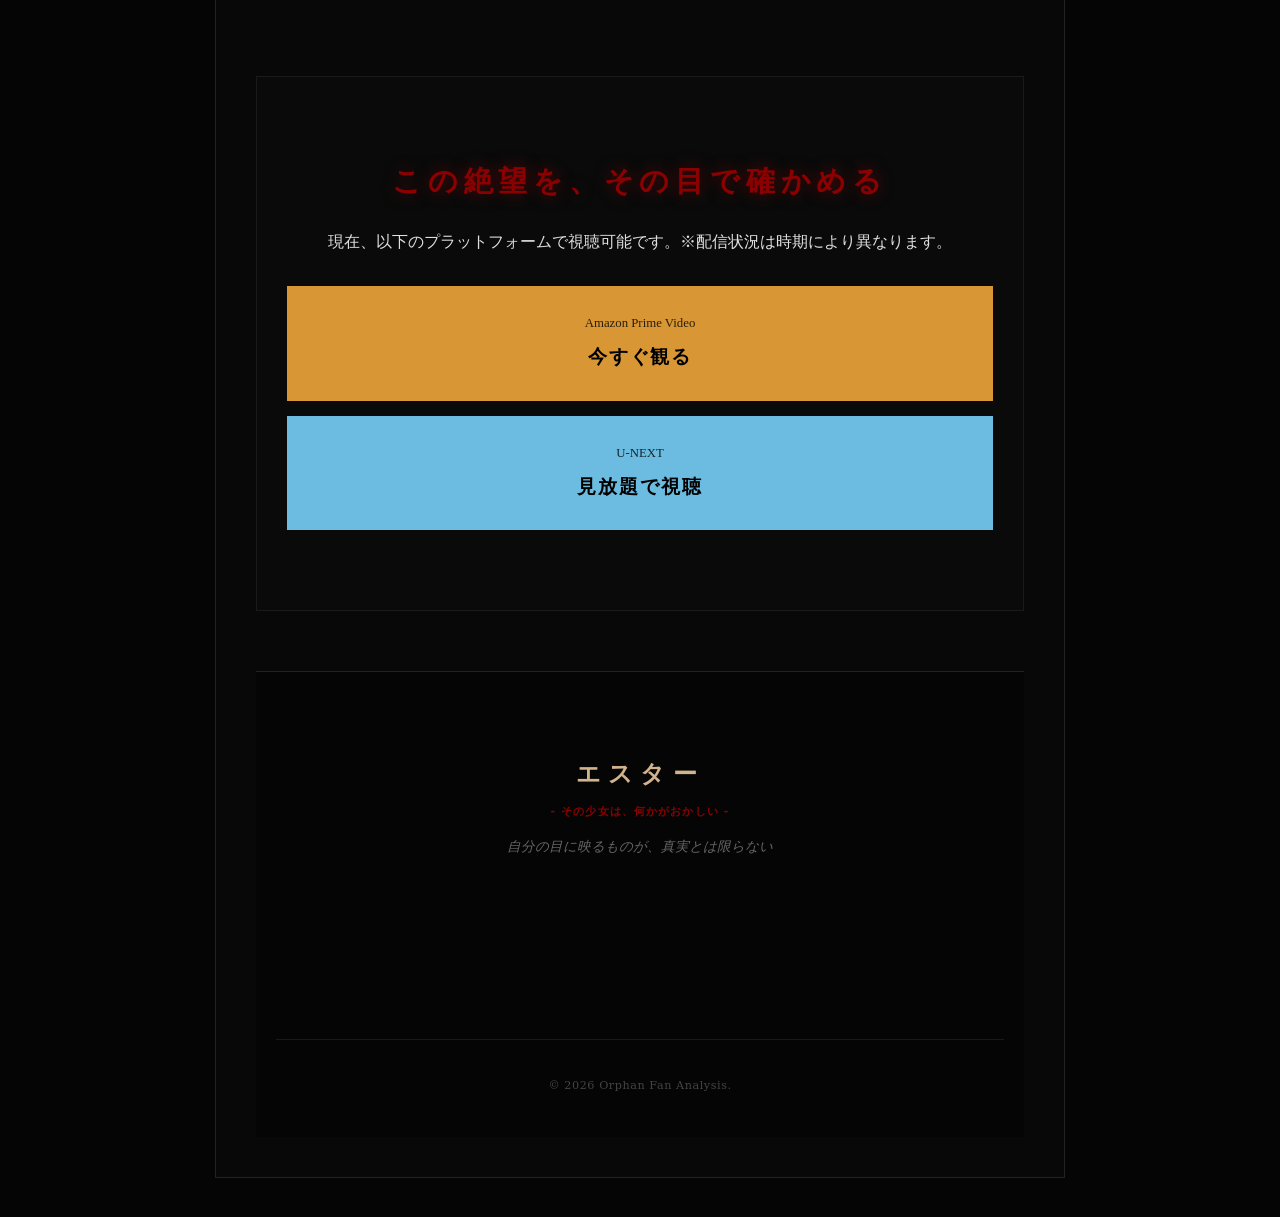
==== commit d550ac62: "Add files via upload" ====
--- a/Esther/esther.html
+++ b/Esther/esther.html
@@ -24,95 +24,57 @@
             <h3 class="section-title">【物語のあらすじ】</h3>
             <div class="intro-box">
                 <p class="intro-text">
-                    流産で子供を亡くしたケイトとジョンの夫妻は、孤独な少女・エスターを養子として迎える。<br>
+                    流産で子供を亡くしたケイトとジョンの夫妻は、孤独な少女・エスターを養子として迎える。<br><br>
                     聡明で、ピアノを弾きこなし、古風なドレスを身にまとう彼女。しかし、その完璧すぎる振る舞いの裏で、不可解な事件が次々と起こり始める。<br><br>
                     エスターの首と手首に常に巻かれたリボン。決して人前で見せない裸。そして、彼女が時折見せる、子供とは思えない冷酷な眼差し。<br><br>
-                    <strong>「ママ、私のこと嫌いなの？」</strong><br>
+                    <strong>「ママ、私のこと嫌いなの？」</strong><br><br>
                     一家が崩壊へと進む中、ケイトが突き止めたエスターの「あまりにも残酷な真実」とは。
                 </p>
             </div>
         </section>
 
 
-
-
-        <div class="esther-tree-wrapper">
-            <div class="mode-switcher">
-                <label class="switch">
-                    <input type="checkbox" id="toggle-mode" onclick="toggleEstherMode()" aria-label="真実を暴くスイッチ"
-                        title="モード切り替え">
-                    <span class="slider"></span>
-                </label>
-                <span id="mode-label">† 関係図(表) †</span>
-            </div>
-
-            <div class="canvas mode-normal" id="tree-canvas">
-
-                <div class="node esther">
-                    <div class="photo-box" id="p-esther"></div>
-                    <div class="label-area">
-                        <span class="name">エスター</span>
-                        <p class="desc">養女 / 孤児院出身</p>
-                        <p class="cause-reveal">【正体】33歳の連続殺人犯 リーナ</p>
-                    </div>
-                </div>
-
-                <div class="node abigail">
-                    <div class="photo-box dead-style" id="p-abigail">
-                        <div class="x-mark">×</div>
-                    </div>
-                    <div class="label-area">
-                        <span class="name">アビゲイル</span>
-                        <p class="desc">聖マリアナ孤児院 職員</p>
-                        <p class="cause-reveal">原因：ハンマーで撲殺</p>
-                    </div>
-                </div>
-
-                <div class="node john">
-                    <div class="photo-box dead-style" id="p-john">
-                        <div class="x-mark">×</div>
-                    </div>
-                    <div class="label-area">
-                        <span class="name">ジョン</span>
-                        <p class="desc">父 / 建築家</p>
-                        <p class="cause-reveal">原因：十数箇所を刺殺</p>
-                    </div>
-                </div>
-
-                <div class="node kate">
-                    <div class="photo-box" id="p-kate"></div>
-                    <div class="label-area">
-                        <span class="name">ケイト</span>
-                        <p class="desc">母 / 元ピアニスト</p>
-                        <p class="cause-reveal">状態：生存（エスターを撃退）</p>
-                    </div>
-                </div>
-
-                <div class="node daniel">
-                    <div class="photo-box critical-style" id="p-daniel">
-                        <div class="critical-overlay"></div>
-                    </div>
-                    <div class="label-area">
-                        <span class="name">ダニエル</span>
-                        <p class="desc">長男</p>
-                        <p class="cause-reveal">原因：放火・枕による窒息未遂</p>
-                    </div>
-                </div>
-
-                <div class="node max">
-                    <div class="photo-box" id="p-max"></div>
-                    <div class="label-area">
-                        <span class="name">マックス</span>
-                        <p class="desc">長女 / 難聴</p>
-                        <p class="cause-reveal">状態：共犯強要による精神的重傷</p>
-                    </div>
-                </div>
-
-                <div class="lines-layer">
-                    <div class="line line-couple"></div>
-                    <div class="line line-vertical"></div>
-                    <div class="line line-horizontal"></div>
-                    <div class="line line-abigail"></div>
+        <div class="esther-app">
+            <div class="tree-lines">
+                <div class="line-v"></div>
+                <div class="line-h-top"></div>
+                <div class="line-h-mid"></div>
+                <div class="line-h-bottom"></div>
+            </div>
+
+            <div class="tree-container">
+                <div class="tier top">
+                    <div class="node john">
+                        <div class="photo"></div>
+                        <div class="name">ジョン</div>
+                    </div>
+                    <div class="node kate">
+                        <div class="photo"></div>
+                        <div class="name">ケイト</div>
+                    </div>
+                </div>
+
+                <div class="tier middle">
+                    <div class="node abigail">
+                        <div class="photo"></div>
+                        <div class="name">シスター<br>アビゲイル</div>
+                    </div>
+                    <div class="node esther">
+                        <div class="photo"></div>
+                        <div class="name">エスター</div>
+                    </div>
+                    <div class="node spacer"></div>
+                </div>
+
+                <div class="tier bottom">
+                    <div class="node daniel">
+                        <div class="photo"></div>
+                        <div class="name">ダニエル</div>
+                    </div>
+                    <div class="node max">
+                        <div class="photo"></div>
+                        <div class="name">マックス</div>
+                    </div>
                 </div>
             </div>
         </div>
@@ -246,7 +208,7 @@
                     </div>
                     <div class="record-row">
                         <span class="label">診断名:</span>
-                        <span class="value">重度の反社会性パーソナリティ障害、および<span class="redaction">下垂体機能低下症</span></span>
+                        <span class="value">重度の反社会性パーソナリティ障害、<br>および<span class="redaction">下垂体機能低下症</span></span>
                     </div>
 
                     <div class="observation-box">
@@ -269,36 +231,9 @@
 
 
         <section class="recommend-section">
-            <h3 class="section-title">【悪魔崇拝・血筋・不条理が好きな方へ】</h3>
+            <h3 class="section-title">サイコホラーが好きな方へ</h3>
             <div class="recommend-grid">
-        
-                <div class="recommend-card">
-                    <div class="card-badge">監督: アリ・アスター</div>
-                    <h4>ミッドサマー</h4>
-                    <p>『ヘレディタリー』と同じ監督。夜が来ない村での祝祭が、いつの間にか逃げ場のない惨劇へ。太陽の下で行われる不気味な儀式は、ヘレディタリーとはまた違った「明るい地獄」を味わえます。</p>
-                </div>
-        
-                <div class="recommend-card">
-                    <div class="card-badge">ジェームズ・ワン監督</div>
-                    <h4>インシディアス</h4>
-                    <p>引っ越し先で起きる怪異、そして昏睡状態の息子。原因は「家」ではなく「子供」にあった……。悪魔が肉体を奪おうとする描写や、あちら側の世界のビジュアルが非常に不気味な傑作シリーズです。
-                    </p>
-                </div>
-        
-                <div class="recommend-card">
-                    <div class="card-badge">死体から始まる呪い</div>
-                    <h4>ジェーン・ドウの解剖</h4>
-                    <p>身元不明の美女の遺体を解剖していくうちに、遺体の内部から「あり得ないもの」が次々と発見される。医学と魔術が交差する、閉鎖空間での恐怖。ヘレディタリーの「歴史的・呪術的背景」が好きな人に最適です。
-                    </p>
-                </div>
-        
-                <div class="recommend-card">
-                    <div class="card-badge">タイ・韓国合作 / 衝撃作</div>
-                    <h4>女神の継承</h4>
-                    <p>タイの祈祷師一族を襲う、血筋の呪い。ある日、親戚の娘が「何者か」に憑依され、豹変していく様子をカメラが追う。ヘレディタリーと同じく『血筋からは逃げられない』というテーマを、凄まじいボルテージで描き切る傑作です。
-                    </p>
-                </div>
-        
+
             </div>
         </section>
 
@@ -312,37 +247,20 @@
                 <p class="info-text">現在、以下のプラットフォームで視聴可能です。※配信状況は時期により異なります。</p>
 
                 <div class="stream-buttons">
-                    <a href="https://www.primevideo.com/-/ja/detail/0N0G0FP1QC6EGQZJ20GF7HZWKA/ref=atv_dp_share_cu_r"
+                    <a href="https://www.primevideo.com/-/ja/detail/0TEJ7A5LJZNTNN9LSCX5FL7CKA/ref=atv_dp_share_cu_r"
                         target="_blank" rel="noopener" class="stream-btn amzn">
                         <span class="btn-label">Amazon Prime Video</span>
                         <span class="btn-action">今すぐ観る</span>
                     </a>
 
-                    <a href="https://video-share.unext.jp/video/title/SID0039705?utm_source=copy&utm_medium=social&utm_campaign=nonad-sns"
-                        target="_blank" rel="noopener" class="stream-btn unext">
+                    <a href="https://video-share.unext.jp/video/title/SID0032934" target="_blank" rel="noopener"
+                        class="stream-btn unext">
                         <span class="btn-label">U-NEXT</span>
                         <span class="btn-action">見放題で視聴</span>
                     </a>
                 </div>
             </div>
         </section>
-
-
-
-
-        <section class="final-warning">
-            <div class="blood-splatter"></div>
-            <div class="handwritten-message">
-                <p class="scrawl">I'm not your mommy...</p>
-                <p class="scrawl-jp">「いい子にしてたのに、どうして？」</p>
-            </div>
-            <div class="eye-contact-area">
-                <div class="esther-stare"></div>
-                <p class="closing-text">次は、あなたの家に行ってもいい？</p>
-            </div>
-        </section>
-
-
 
 
         <footer class="site-footer">
--- a/style.css
+++ b/style.css
@@ -68,6 +68,7 @@
     margin-top: 20px;
     font-size: 0.8rem;
     color: #666;
+    text-align: center;
     animation: fadeInOut 3s infinite;
 }
 
@@ -113,14 +114,16 @@
     box-sizing: border-box;
 }
 
-/* カードを横に並べる親要素の指定 */
+/* カードを横に並べる親要素 */
 .movie-archive-list {
-    display: flex !important;
-    flex-direction: row !important;
-    flex-wrap: nowrap !important;
+    display: flex;
+    flex-wrap: wrap;
+    /* 3枚を超えたら自動で改行 */
     justify-content: center;
-    gap: 40px;
-    width: 100%;
+    /* 2段目のカード（4枚目）を中央に配置 */
+    gap: 30px;
+    /* カード同士の間隔 */
+    max-width: 1200px;
     margin: 0 auto;
     padding: 20px;
 }
@@ -129,103 +132,37 @@
 /* ============================================================
    3. カード個別のデザイン (CARD DESIGN)
    ============================================================ */
+
 .movie-card {
-    flex: 0 0 320px;
-    width: 320px;
-    min-height: 450px;
+    /* PC版：3枚並びにするための計算 */
+    flex: 0 0 calc(33.333% - 20px);
+    min-width: 280px;
     background: #0a0a0a;
+    box-sizing: border-box;
     border: 1px solid #222;
     position: relative;
     display: block;
-    /* aタグとして全体をクリック可能に */
     text-decoration: none;
     color: inherit;
-    /* transitionを整理：変化のタイミングをプロっぽく */
-    transition: transform 0.4s cubic-bezier(0.25, 0.8, 0.25, 1),
-        border-color 0.3s ease,
-        box-shadow 0.3s ease;
-    overflow: hidden;
-    /* 画像の角丸をはみ出させない */
-    border-radius: 8px;
-}
-
-.movie-card img {
-    width: 100%;
-    height: auto;
-    object-fit: cover;
-    object-position: center;
-    border-radius: 8px 8px 0 0;
-    background-color: #2a2a2a;
-    display: block;
-    /* 画像もホバー時に動くように準備 */
-    transition: transform 0.5s ease, filter 0.5s ease;
-}
-
-/* --- カードにマウスを乗せた時の動き（共通） --- */
-.movie-card:hover {
-    transform: translateY(-12px);
-    /* 少し大胆に浮かせる */
-    border-color: #444;
-    /* 共通のホバー色は少し明るく */
-}
-
-/* 画像ズーム演出 */
-.movie-card:hover img {
-    transform: scale(1.08);
-    /* 画像がジワッと寄る */
-    filter: brightness(1.2);
-    /* 少し発光させる */
-}
-
-/* --- 【追加】映画ごとの光（グロー）演出 --- */
-/* ヘレディタリー用 */
-.movie-card.hereditary:hover {
-    border-color: #8b4513;
-    /* 劇中のオレンジがかった茶色 */
-    box-shadow: 0 15px 35px rgba(139, 69, 19, 0.4);
-}
-
-/* 女神の継承用 */
-.movie-card.medium:hover {
-    border-color: #2e8b57;
-    /* 湿った森の緑 */
-    box-shadow: 0 15px 35px rgba(46, 139, 87, 0.4);
-}
-
-
-/* ============================================================
-   3. カード個別のデザイン (CARD DESIGN)
-   ============================================================ */
-.movie-card {
-    flex: 0 0 320px;
-    width: 320px;
-    min-height: 450px;
-    background: #0a0a0a;
-    border: 1px solid #222;
-    position: relative;
-    display: block;
-    /* aタグとして全体をクリック可能に */
-    text-decoration: none;
-    color: inherit;
+    /* アニメーション設定 */
     transition: transform 0.4s cubic-bezier(0.25, 0.8, 0.25, 1),
         border-color 0.3s ease,
         box-shadow 0.3s ease;
     overflow: hidden;
     border-radius: 8px;
+    margin-bottom: 10px;
 }
 
 .movie-card img {
     width: 100%;
-    height: auto;
+    aspect-ratio: 3 / 4;
     object-fit: cover;
     object-position: center;
     border-radius: 8px 8px 0 0;
-    background-color: #2a2a2a;
-    display: block;
-    transition: transform 0.5s ease, filter 0.5s ease;
-}
-
-/* --- カードにマウスを乗せた時の動き（共通） --- */
+    /* ...他の設定はそのまま... */
+}
+
+/* --- ホバー時の共通アクション --- */
 .movie-card:hover {
     transform: translateY(-12px);
     border-color: #444;
@@ -236,7 +173,7 @@
     filter: brightness(1.2);
 }
 
-/* --- 【追加】映画ごとの個別演出 --- */
+/* --- 【個別】映画ごとの光（グロー）演出とジャンル色 --- */
 
 /* ヘレディタリー */
 .movie-card.hereditary:hover {
@@ -245,13 +182,7 @@
 }
 
 .movie-card.hereditary .genre {
-    display: block;
-    font-size: 0.75rem;
     color: #8b4513;
-    /* 基本の茶色 */
-    letter-spacing: 0.25em;
-    margin-top: 15px;
-    margin-bottom: 5px;
 }
 
 /* 女神の継承 */
@@ -262,7 +193,6 @@
 
 .movie-card.medium .genre {
     color: #2e8b57 !important;
-    /* 強制的に緑にする */
 }
 
 /* エスター */
@@ -273,10 +203,19 @@
 
 .movie-card.orphan .genre {
     color: #4682b4 !important;
-    /* 強制的に青にする */
-}
-
-/* --- パーツのデザイン --- */
+}
+
+/* 呪詛 */
+.movie-card.The_Curse:hover {
+    border-color: #800;
+    box-shadow: 0 15px 35px rgba(128, 0, 0, 0.6);
+}
+
+.movie-card.The_Curse .genre {
+    color: #b30000 !important;
+}
+
+/* --- カード内部パーツのデザイン --- */
 
 .card-inner {
     width: 100%;
@@ -300,11 +239,11 @@
 .genre {
     display: block;
     font-size: 0.75rem;
-    color: #8b4513;
-    /* 基本の茶色 */
     letter-spacing: 0.25em;
     margin-top: 15px;
     margin-bottom: 5px;
+    color: #666;
+    /* デフォルト色（各クラスで上書き） */
 }
 
 .card-tagline {
@@ -327,13 +266,6 @@
 .movie-card:hover .click-info {
     color: #aaa;
     border-top-color: #444;
-}
-
-/* ナビゲーションボタン */
-.nav-btn:hover {
-    background: rgba(139, 0, 0, 0.5);
-    color: white;
-    border-color: #8b0000;
 }
 
 
@@ -524,69 +456,320 @@
 /* ============================================================
    4. レスポンシブ対応 (MOBILE OPTIMIZATION)
    ============================================================ */
-
 @media (max-width: 850px) {
 
-    /* 1. 全体コンテナの余白調整 */
-    .container {
-        padding: 30px 10px;
-    }
-
-    /* 2. カードを「縦」に並べる */
-    .movie-archive-list {
-        flex-direction: column !important;
-        /* 縦並び強制 */
-        flex-wrap: wrap !important;
-        /* 折り返し許可 */
-        align-items: center;
-        /* 中央寄せ */
-        gap: 30px;
-        /* カード同士の間隔 */
-        padding: 10px;
-    }
-
-    /* 3. カードの幅をスマホ画面にフィットさせる */
-    .movie-card {
-        flex: 0 1 auto;
-        width: 100%;
-        max-width: 340px;
-
-        /* 【修正】auto の代わりに 'initial' または '0' を検討しますが、
-               コンテンツに応じて伸縮させるには 'min-height: 0' が最も安全です */
-        min-height: 0;
-        height: auto;
-        /* これで中身の高さに自動で合わせます */
-
-        margin: 0 auto;
-    }
-
-    /* 4. ヘッダー周りの調整 */
+    /* 1. タイトル周りの中央寄せ */
+    .top-header {
+        text-align: center;
+        /* 全体を中央寄せ */
+        padding: 40px 15px;
+    }
+
     .main-title {
         font-size: 1.8rem;
-        /* タイトルを少し小さく */
+        display: flex;
+        flex-direction: column;
+        /* メインタイトルとサブタイトルを縦に並べる */
+        align-items: center;
     }
 
     .main-title span {
         display: block;
-        /* サブタイトルを改行 */
-        font-size: 0.7rem;
-        margin-top: 5px;
-    }
-
+        font-size: 0.8rem;
+        margin-top: 10px;
+        color: #8b0000;
+        /* 赤色を維持 */
+    }
+
+    /* 2. 紹介文の調整（ここが重要！） */
     .intro-text-wrapper p {
-        font-size: 0.85rem;
-        /* 文章を読みやすいサイズに */
-        line-height: 1.6;
-    }
-
-    /* 5. スマホは「ホバー」がないので、最初から少し明るくしておく */
+        text-align: center;
+        /* 文字を中央寄せ */
+        font-size: 0.9rem;
+        line-height: 1.8;
+        /* 行間を少し広くして読みやすく */
+        max-width: 90%;
+        /* 画面端にピッタリくっつかないように */
+        margin: 0 auto;
+        /* 中央配置 */
+        word-break: keep-all;
+        /* 単語の途中で変に改行させない（日本語で有効） */
+        overflow-wrap: break-word;
+    }
+
+    /* 3. HTMLの <br> をスマホの時だけ無効化、または適切な位置に */
+    /* 文章内の特定の改行をスマホで消したい場合はここを調整しますが、
+       まずは中央寄せにするだけでかなり綺麗に見えるはずです */
+}
+
+
+
+
+
+.ritual-footer {
+    background: #000;
+    padding: 80px 20px;
+    border-top: 1px solid #1a1a1a;
+    margin-top: 100px;
+
+    /* ★ここが重要：子要素を中央に寄せるための設定 */
+    width: 100%;
+    box-sizing: border-box;
+    display: flex;
+    flex-direction: column;
+    align-items: center;
+    /* 横方向の中央揃え */
+    text-align: center;
+}
+
+.footer-divider {
+    width: 60px;
+    height: 1px;
+    background: #8b0000;
+    margin: 0 auto 40px;
+}
+
+.footer-container {
+    width: 100%;
+    max-width: 900px;
+    /* 広がりすぎないように制限 */
+    margin: 0 auto;
+    /* 左右対称の余白 */
+    display: flex;
+    flex-direction: column;
+    align-items: center;
+    gap: 40px;
+}
+
+.footer-section {
+    width: 100%;
+    margin: 0 auto;
+}
+
+.footer-heading {
+    font-family: "Sawarabi Mincho", serif;
+    color: #d2b48c;
+    font-size: 0.9rem;
+    letter-spacing: 0.3em;
+    margin-bottom: 20px;
+}
+
+/* SNSリンクのスタイル */
+.sns-links {
+    display: flex;
+    justify-content: center;
+    gap: 20px;
+}
+
+.sns-item {
+    color: #666;
+    font-size: 0.75rem;
+    text-decoration: none;
+    transition: color 0.3s, text-shadow 0.3s;
+}
+
+.sns-item:hover {
+    color: #8b0000;
+    text-shadow: 0 0 5px rgba(139, 0, 0, 0.5);
+}
+
+/* お問い合わせのスタイル */
+.footer-text {
+    color: #444;
+    font-size: 0.7rem;
+    margin-bottom: 15px;
+}
+
+.contact-link {
+    color: #aaa;
+    font-size: 0.8rem;
+    text-decoration: none;
+    border: 1px solid #333;
+    padding: 8px 20px;
+    transition: all 0.3s;
+}
+
+.contact-link:hover {
+    background: #8b0000;
+    color: #fff;
+    border-color: #8b0000;
+}
+
+.footer-bottom {
+    width: 100%;
+    margin-top: 60px;
+    padding-top: 30px;
+    border-top: 1px solid #111;
+    /* 薄い区切り線 */
+    display: flex;
+    flex-direction: column;
+    align-items: center;
+}
+
+.copyright {
+    color: #222;
+    /* ほとんど見えないくらいの暗さ */
+    font-size: 0.6rem;
+    letter-spacing: 0.1em;
+}
+
+/* スマホ対応 */
+@media (max-width: 600px) {
+    .footer-container {
+        grid-template-columns: 1fr;
+        gap: 50px;
+    }
+}
+
+
+
+
+
+.contact-form {
+    display: flex;
+    flex-direction: column;
+    gap: 25px;
+    max-width: 350px;
+    margin: 20px auto 0;
+}
+
+.input-group {
+    position: relative;
+    width: 100%;
+}
+
+/* 入力欄の基本スタイル */
+.contact-form input,
+.contact-form textarea {
+    width: 100%;
+    padding: 12px 10px;
+    background: rgba(10, 10, 10, 0.8);
+    border: none;
+    border-bottom: 1px solid #333;
+    color: #ccc;
+    font-size: 0.9rem;
+    font-family: inherit;
+    transition: all 0.4s;
+    outline: none;
+    box-sizing: border-box;
+}
+
+.contact-form textarea {
+    height: 100px;
+    resize: none;
+}
+
+/* ラベルのアニメーション（浮かび上がる演出） */
+.input-group label {
+    position: absolute;
+    left: 10px;
+    top: 12px;
+    color: #444;
+    font-size: 0.75rem;
+    pointer-events: none;
+    transition: all 0.3s;
+    letter-spacing: 0.1em;
+}
+
+/* 入力中、または文字が入っている時のラベル移動 */
+.contact-form input:focus+label,
+.contact-form input:not(:placeholder-shown)+label,
+.contact-form textarea:focus+label,
+.contact-form textarea:not(:placeholder-shown)+label {
+    top: -15px;
+    left: 0;
+    color: #8b0000;
+    font-size: 0.65rem;
+}
+
+/* 入力中の枠線（血の滴りのような赤） */
+.contact-form input:focus,
+.contact-form textarea:focus {
+    border-bottom: 1px solid #8b0000;
+    box-shadow: 0 1px 10px rgba(139, 0, 0, 0.2);
+}
+
+/* 送信ボタン */
+.contact-submit {
+    background: transparent;
+    border: 1px solid #444;
+    color: #666;
+    padding: 12px;
+    cursor: pointer;
+    font-family: "Sawarabi Mincho", serif;
+    font-size: 0.8rem;
+    letter-spacing: 0.2em;
+    transition: all 0.5s;
+    position: relative;
+    overflow: hidden;
+}
+
+.contact-submit:hover {
+    color: #fff;
+    border-color: #8b0000;
+    background: rgba(139, 0, 0, 0.2);
+    text-shadow: 0 0 8px #ff0000;
+}
+
+
+
+
+
+
+/* ============================================================
+   4. スマホ対応 (MOBILE OPTIMIZATION)
+   ============================================================ */
+@media (max-width: 850px) {
+
+    /* 1. 親要素：3枚で改行するように設定 */
+    .movie-archive-list {
+        display: flex !important;
+        flex-direction: row !important;
+        flex-wrap: wrap !important;
+        /* ★改行を許可 */
+        justify-content: center;
+        /* 中央寄せ */
+        gap: 15px;
+        /* カード間の隙間 */
+        padding: 15px;
+        width: 100%;
+        box-sizing: border-box;
+    }
+
+    /* 2. カード：3枚が綺麗に収まる幅を計算 */
+    .movie-card {
+        /* (100% / 3) から余白分を引く */
+        flex: 0 0 calc(33.333% - 12px);
+        min-width: 0;
+        /* 圧縮を許可 */
+        height: auto;
+        padding: 5px;
+        border-radius: 6px;
+    }
+
+    /* 3. 中身の調整：3枚並びで読みやすいサイズ */
+    .card-title {
+        font-size: 0.75rem;
+        /* 4枚並びの時より少し大きくできる */
+        margin: 10px 0 5px 0;
+        line-height: 1.3;
+    }
+
+    .genre {
+        font-size: 0.55rem;
+    }
+
+    /* タグラインなどはスマホでは非表示にしてスッキリさせる */
+    .card-tagline,
     .click-info {
-        color: #888;
-        border-top-color: #333;
-    }
-
+        display: none;
+    }
+
+    /* 4. 画像の調整 */
     .movie-card img {
-        filter: brightness(1.1);
-        /* 最初から少し見やすく */
+        height: 160px;
+        /* 3枚並びにちょうど良い高さ */
+        object-fit: cover;
+        border-radius: 4px 4px 0 0;
     }
 }
--- a/Esther/esther.css
+++ b/Esther/esther.css
@@ -33,360 +33,160 @@
 }
 
 /*エスター家系図*/
-/* 全体コンテナ：一画面サイズ */
-/* --- エスター家系図コンテナ（一画面完結版） --- */
-.esther-tree-wrapper {
+/* --- 共通設定 --- */
+/* --- 全体設定：スクロールを徹底排除 --- */
+.esther-app {
     width: 100%;
-    height: 750px;
-    background: #0a0a0c;
+    height: 100%;
     position: relative;
-    border: 1px solid #2d3748;
-    overflow: hidden;
-    color: #fff;
-    font-family: "MS P明朝", "MS PMincho", "Sawarabi Mincho", serif;
-}
-
-/* --- モード切替スイッチ --- */
-.mode-switcher {
-    position: absolute;
-    top: 25px;
-    left: 25px;
-    z-index: 100;
     display: flex;
     align-items: center;
-    gap: 12px;
-}
-
-.switch {
+    justify-content: center;
+}
+
+.tree-container {
+    width: 100%;
+    height: 100%;
+    max-width: 800px;
+    /* PCでの広がりすぎ防止 */
+    display: flex;
+    flex-direction: column;
+    justify-content: space-around;
+    /* 3段を均等配置 */
     position: relative;
-    display: inline-block;
-    width: 46px;
-    height: 24px;
-}
-
-.switch input {
-    opacity: 0;
-    width: 0;
-    height: 0;
-}
-
-.slider {
-    position: absolute;
-    cursor: pointer;
-    top: 0;
-    left: 0;
-    right: 0;
-    bottom: 0;
-    background-color: #333;
-    transition: .4s;
-    border-radius: 24px;
-    border: 1px solid #555;
-}
-
-.slider:before {
-    position: absolute;
-    content: "";
-    height: 16px;
-    width: 16px;
-    left: 4px;
-    bottom: 3px;
-    background-color: white;
-    transition: .4s;
-    border-radius: 50%;
-}
-
-input:checked+.slider {
-    background-color: #8b0000;
-    border-color: #ff0000;
-}
-
-input:checked+.slider:before {
-    transform: translateX(22px);
-}
-
-#mode-label {
-    font-size: 0.9rem;
-    letter-spacing: 0.2em;
-    transition: color 0.3s;
-}
-
-/* --- 人物ノードの基本設定 --- */
+    z-index: 2;
+}
+
+.tier {
+    display: flex;
+    justify-content: space-around;
+    align-items: center;
+    width: 100%;
+    height: 30vh;
+    /* 各段を画面の30%に固定 */
+}
+
+/* --- ノードと写真 --- */
 .node {
-    position: absolute;
-    width: 160px;
     text-align: center;
-    transition: all 0.6s cubic-bezier(0.23, 1, 0.32, 1);
-    z-index: 10;
-}
-
-.photo-box {
-    width: 110px;
-    height: 140px;
-    background: #1a1a1a;
-    border: 1px solid #3e4b5e;
-    margin: 0 auto;
-    position: relative;
+    width: 100px;
+}
+
+.photo {
+    width: 70px;
+    height: 90px;
+    /* スマホ基準のサイズ */
+    margin: 0 auto 5px;
+    background: #111;
+    border: 1px solid #444;
     background-size: cover;
     background-position: center;
-    transition: all 0.5s ease;
-}
-
-.label-area {
-    margin-top: 10px;
 }
 
 .name {
-    display: block;
-    font-size: 1.1rem;
-    font-weight: bold;
-    letter-spacing: 0.1em;
-    margin-bottom: 4px;
-}
-
-.desc {
-    font-size: 0.75rem;
-    color: #94a3b8;
-    margin: 0;
-}
-
-.cause-reveal {
-    display: none;
-    font-size: 0.8rem;
-    color: #ff4d4d;
-    font-weight: bold;
-    margin-top: 5px;
-    line-height: 1.4;
-    text-shadow: 0 0 5px rgba(0, 0, 0, 0.8);
-}
-
-/* --- 状態別デザイン演出 --- */
-
-/* 1. 死亡（赤×印） */
-.x-mark {
-    display: none;
+    font-size: 12px;
+    line-height: 1.2;
+}
+
+.spacer {
+    visibility: hidden;
+}
+
+/* レイアウト調整用の空箱 */
+
+/* --- 接続線（背景に固定） --- */
+.tree-lines {
     position: absolute;
+    inset: 0;
+    z-index: 1;
+    pointer-events: none;
+    opacity: 0.4;
+}
+
+.line-v,
+.line-h-top,
+.line-h-mid,
+.line-h-bottom {
+    position: absolute;
+    background: #8b0000;
+}
+
+/* 縦の背骨 */
+.line-v {
+    left: 50%;
+    top: 15%;
+    bottom: 15%;
+    width: 1px;
+}
+
+/* 各段の横線 */
+.line-h-top {
+    top: 15%;
+    left: 25%;
+    right: 25%;
+    height: 1px;
+}
+
+.line-h-mid {
     top: 50%;
-    left: 50%;
-    transform: translate(-50%, -50%);
-    font-size: 7rem;
-    color: rgba(220, 20, 60, 0.8);
-    font-family: 'Arial', sans-serif;
-    z-index: 15;
-    pointer-events: none;
-}
-
-/* 2. 重症・瀕死（赤い亀裂とノイズ） */
-.critical-overlay {
-    display: none;
-    position: absolute;
-    top: 0;
-    left: 0;
-    width: 100%;
-    height: 100%;
-    background: linear-gradient(45deg, rgba(255, 0, 0, 0.3) 0%, transparent 100%);
-    box-shadow: inset 0 0 20px #ff0000;
-    z-index: 12;
-}
-
-.critical-style::after {
-    content: "";
-    display: none;
-    position: absolute;
-    top: 0;
-    left: 0;
-    width: 100%;
-    height: 100%;
-    background-image: repeating-linear-gradient(135deg, transparent, transparent 10px, rgba(255, 255, 255, 0.05) 11px);
-    z-index: 13;
-    pointer-events: none;
-}
-
-/* --- キャラクター個別配置（一画面最適化） --- */
-.esther {
-    top: 50%;
-    left: 50%;
-    transform: translate(-50%, -50%);
-}
-
-.john {
-    top: 8%;
-    left: 18%;
-}
-
-.kate {
-    top: 8%;
-    left: 82%;
-    transform: translateX(-100%);
-}
-
-.daniel {
-    top: 70%;
-    left: 18%;
-}
-
-.max {
-    top: 70%;
-    left: 82%;
-    transform: translateX(-100%);
-}
-
-.abigail {
-    top: 38%;
-    left: 10%;
-}
-
-/* --- キャラクター写真の割り当て --- */
-
-/* ジョン（父） */
-.john .photo-box {
+    left: 16%;
+    width: 34%;
+    height: 1px;
+}
+
+/* アビゲイルとエスターを繋ぐ */
+.line-h-bottom {
+    bottom: 15%;
+    left: 25%;
+    right: 25%;
+    height: 1px;
+}
+
+/* --- PC版の微調整 --- */
+@media screen and (min-width: 769px) {
+    .photo {
+        width: 100px;
+        height: 130px;
+    }
+
+    .name {
+        font-size: 14px;
+    }
+
+    .line-h-top,
+    .line-h-bottom {
+        left: 30%;
+        right: 30%;
+    }
+}
+
+
+.node.john .photo {
     background-image: url('../Esther/images/john.jpg');
-}
-
-/* ケイト（母） */
-.kate .photo-box {
+    /* 実際の画像パスへ */
+}
+
+.node.kate .photo {
     background-image: url('../Esther/images/kate.jpg');
 }
 
-/* シスター・アビゲイル */
-.abigail .photo-box {
+.node.esther .photo {
+    background-image: url('../Esther/images/ester_angry.jpg');
+}
+
+.node.abigail .photo {
     background-image: url('../Esther/images/abigail.jpg');
 }
 
-/* ダニエル（長男） */
-.daniel .photo-box {
+.node.daniel .photo {
     background-image: url('../Esther/images/daniel.jpg');
 }
 
-/* マックス（末娘） */
-.max .photo-box {
+.node.max .photo {
     background-image: url('../Esther/images/max.jpg');
 }
 
-/* --- 通常（表）のエスター --- */
-.esther .photo-box {
-    background-image: url('../Esther/images/ester_smile.jpg');
-    /* 可愛い方の写真 */
-}
-
-/* --- 裏モード（スイッチON）のエスター --- */
-.mode-reveal .esther .photo-box {
-    background-image: url('../Esther/images/ester_angry.jpg');
-    /* 恐ろしい方の写真 */
-    /* 追加演出：少しノイズがかかったような、あるいは鮮明すぎるような加工 */
-    filter: contrast(1.2) brightness(1.1);
-}
-
-/* 外部協力者/犠牲者 */
-
-/* --- 裏モード (mode-reveal) 発動時の挙動 --- */
-.mode-reveal .photo-box {
-    filter: grayscale(1) brightness(0.7) contrast(1.2);
-    border-color: #ff0000;
-}
-
-.mode-reveal .dead-style .x-mark {
-    display: block;
-    animation: bloodFade 0.4s ease-in forwards;
-}
-
-.mode-reveal .critical-style .critical-overlay,
-.mode-reveal .critical-style::after {
-    display: block;
-}
-
-.mode-reveal .desc {
-    display: none;
-}
-
-.mode-reveal .cause-reveal {
-    display: block;
-}
-
-/* エスターだけは「×」がつかず、捕食者のように際立つ */
-.mode-reveal .esther {
-    transform: translate(-50%, -50%) scale(1.15);
-    z-index: 30;
-}
-
-.mode-reveal .esther .photo-box {
-    filter: none;
-    border-color: #fff;
-    box-shadow: 0 0 25px rgba(255, 0, 0, 0.5);
-}
-
-.mode-reveal .esther .x-mark {
-    display: none;
-}
-
-/* --- 関係線（相関図ライン） --- */
-.lines-layer {
-    position: absolute;
-    top: 0;
-    left: 0;
-    width: 100%;
-    height: 100%;
-    pointer-events: none;
-}
-
-.line {
-    position: absolute;
-    background: #2d3748;
-    transition: all 0.5s;
-    opacity: 0.6;
-}
-
-.line-couple {
-    top: 18%;
-    left: 25%;
-    width: 50%;
-    height: 1px;
-}
-
-.line-vertical {
-    top: 18%;
-    left: 50%;
-    width: 1px;
-    height: 60%;
-}
-
-.line-horizontal {
-    top: 78%;
-    left: 25%;
-    width: 50%;
-    height: 1px;
-}
-
-.line-abigail {
-    top: 48%;
-    left: 15%;
-    width: 25%;
-    height: 1px;
-    border-top: 1px dashed #4a5568;
-    background: none;
-}
-
-/* 裏モード時は線が「血の繋がり」のように赤く光る */
-.mode-reveal .line {
-    background: #ff0000;
-    opacity: 0.3;
-}
-
-.mode-reveal .line-abigail {
-    border-top-color: #ff0000;
-}
-
-/* アニメーション：×印が浮かび上がる */
-@keyframes bloodFade {
-    0% {
-        opacity: 0;
-        transform: translate(-50%, -50%) scale(1.5);
-    }
-
-    100% {
-        opacity: 1;
-        transform: translate(-50%, -50%) scale(1);
-    }
-}
+
 
 
 
@@ -753,6 +553,118 @@
     z-index: 20;
 }
 
+
+
+
+
+/* --- 全体コンテナの微調整 --- */
+.medical-record-section {
+    max-width: 850px;
+    margin: 20px auto;
+    /* スマホでは上下余白を詰め、家系図との一体感を出す */
+    padding: 10px;
+    /* 画面端の余白 */
+    font-family: "MS P明朝", "MS PMincho", serif;
+}
+
+/* --- スマホ用レイアウト切り替え --- */
+@media screen and (max-width: 768px) {
+
+    /* 書類本体のパディングをスマホ用に狭める */
+    .record-paper {
+        padding: 30px 15px;
+    }
+
+    /* 【重要】写真エリアを「回り込み」から「上部中央」へ変更 */
+    .photo-clip-area {
+        position: relative;
+        /* 絶対配置を解除 */
+        top: 0;
+        right: 0;
+        width: 100%;
+        /* 全幅使って中央寄せ */
+        margin-bottom: 30px;
+        display: flex;
+        flex-direction: column;
+        align-items: center;
+    }
+
+    /* 写真サイズをスマホに合わせて微調整 */
+    .photo-frame {
+        width: 140px;
+        height: 180px;
+    }
+
+    /* クリップの位置を写真中央に合わせる */
+    .paper-clip {
+        top: -10px;
+    }
+
+    /* ヘッダーとボディの幅制限(width: calc(100% - 200px))を解除 */
+    .record-header,
+    .record-body {
+        width: 100%;
+    }
+
+    .record-header h3 {
+        font-size: 1.3rem;
+        /* 文字を少し小さく */
+        text-align: center;
+    }
+
+    .record-header p {
+        text-align: center;
+    }
+
+    /* 氏名・年齢などの行をスマホで見やすく */
+    .record-row {
+        flex-direction: column;
+        /* 項目名と値を縦並びに */
+        gap: 5px;
+        padding-bottom: 10px;
+    }
+
+    .record-row .label {
+        width: 100%;
+        font-size: 0.8rem;
+        color: #718096;
+        /* ラベルを少し控えめに */
+    }
+
+    .record-row .value {
+        width: 100%;
+        padding-left: 5px;
+    }
+
+    /* スタンプを小さくして、情報の邪魔にならない位置へ */
+    .stamp-blood {
+        font-size: 1.5rem;
+        bottom: 20px;
+        right: 10px;
+        padding: 5px 15px;
+        opacity: 0.6;
+        /* スマホでは少し透かして可読性を確保 */
+    }
+
+    /* 臨床的観察ボックスのパディング調整 */
+    .observation-box {
+        padding: 15px;
+        margin-top: 20px;
+    }
+}
+
+/* --- タッチデバイスへの配慮 --- */
+@media (hover: none) {
+
+    /* スマホ（ホバーがない端末）では、黒塗りを最初から少し半透明にするか、
+       タップした時だけ見えるように調整（任意） */
+    .redaction {
+        background-color: #2d3748;
+        /* 少しだけ明るくして「触れる」ことを示唆 */
+    }
+
+    /* 写真のオーバーレイは、JSで「写真をタップしたら切り替わる」ようにするとより親切です */
+}
 
 
 
